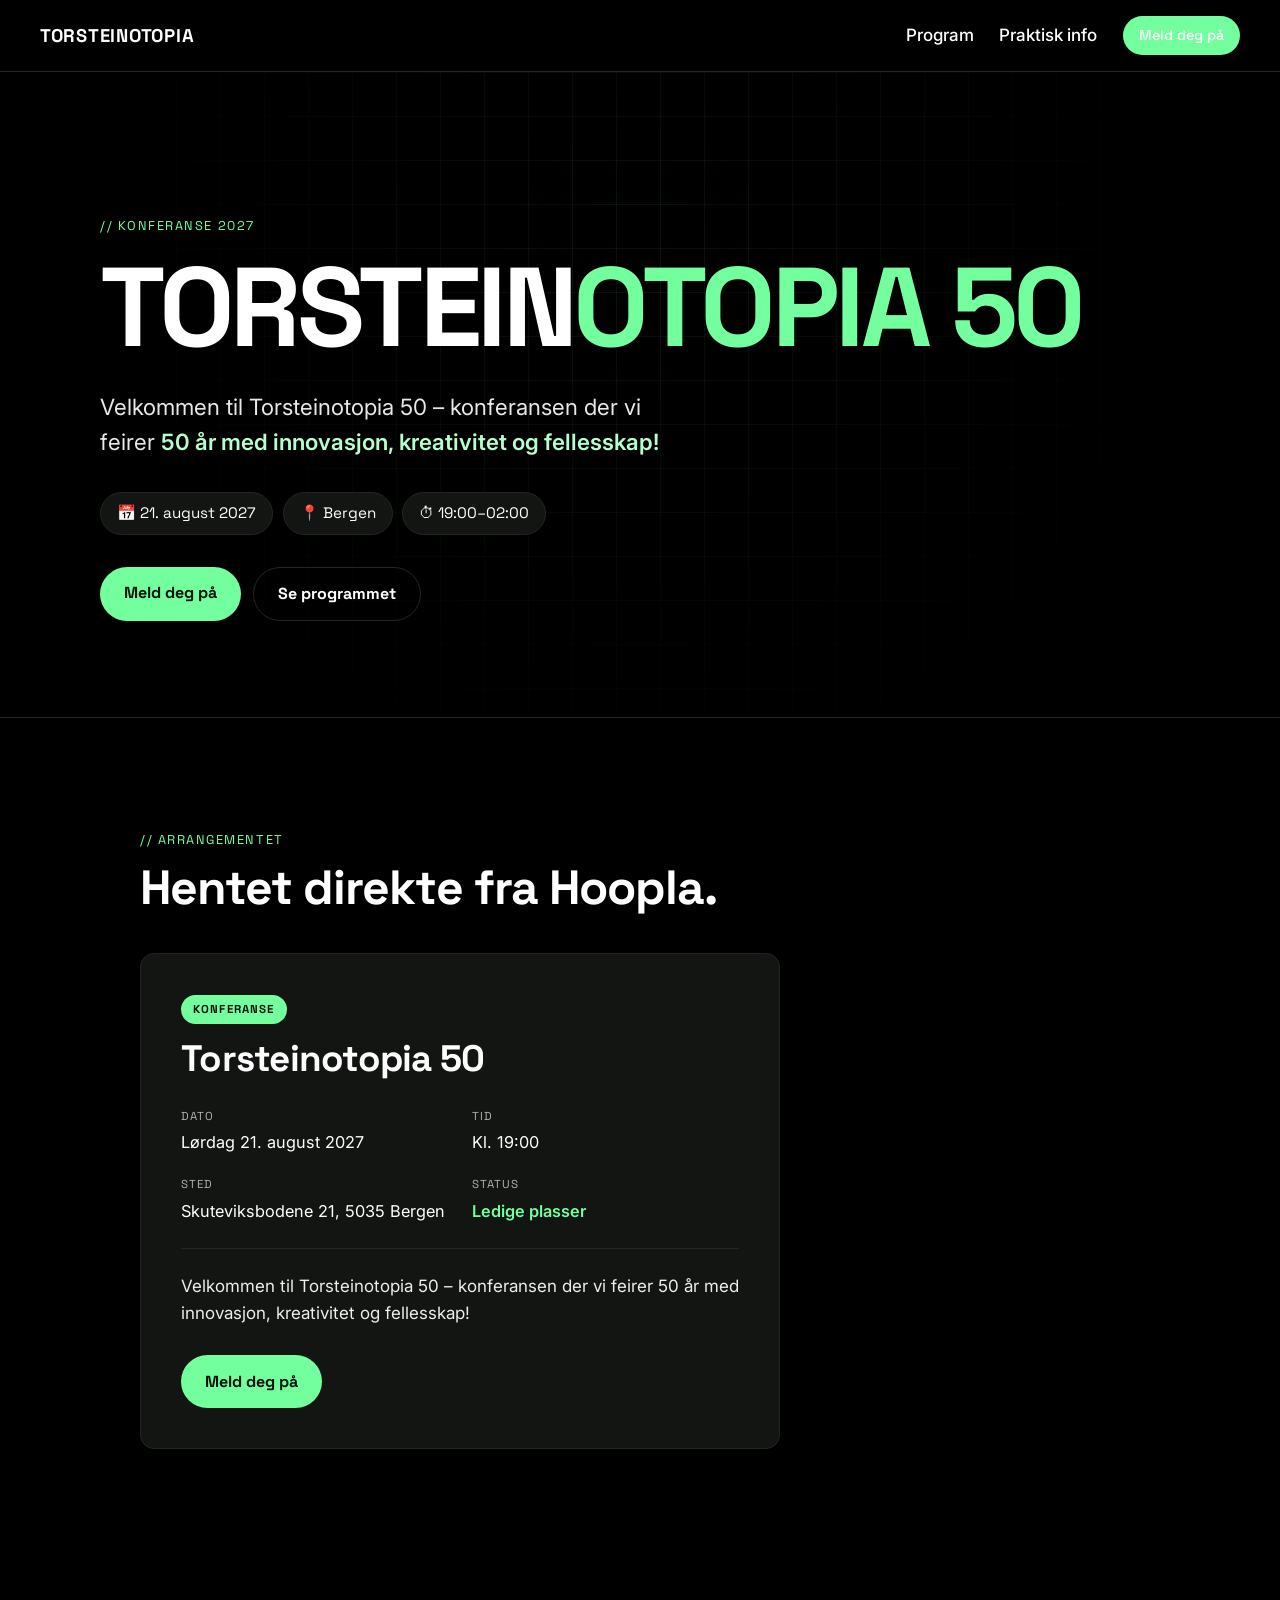
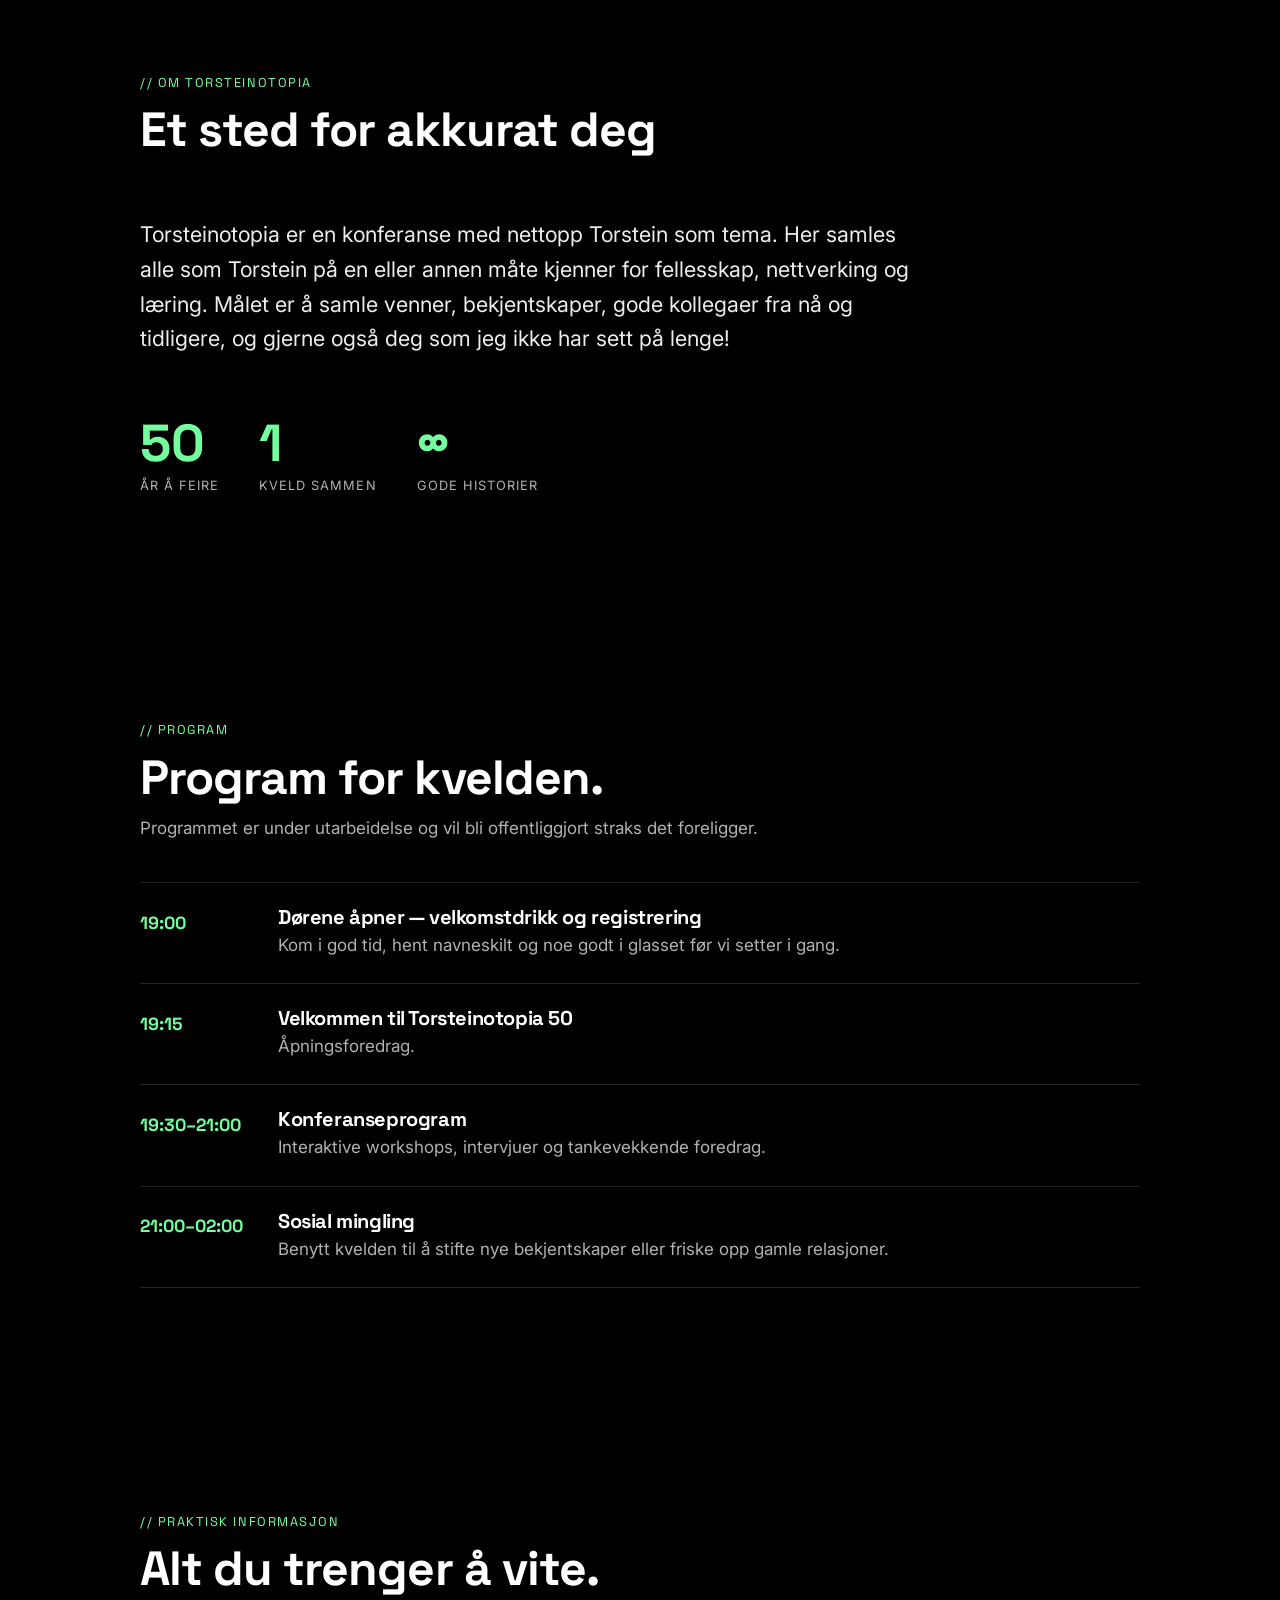
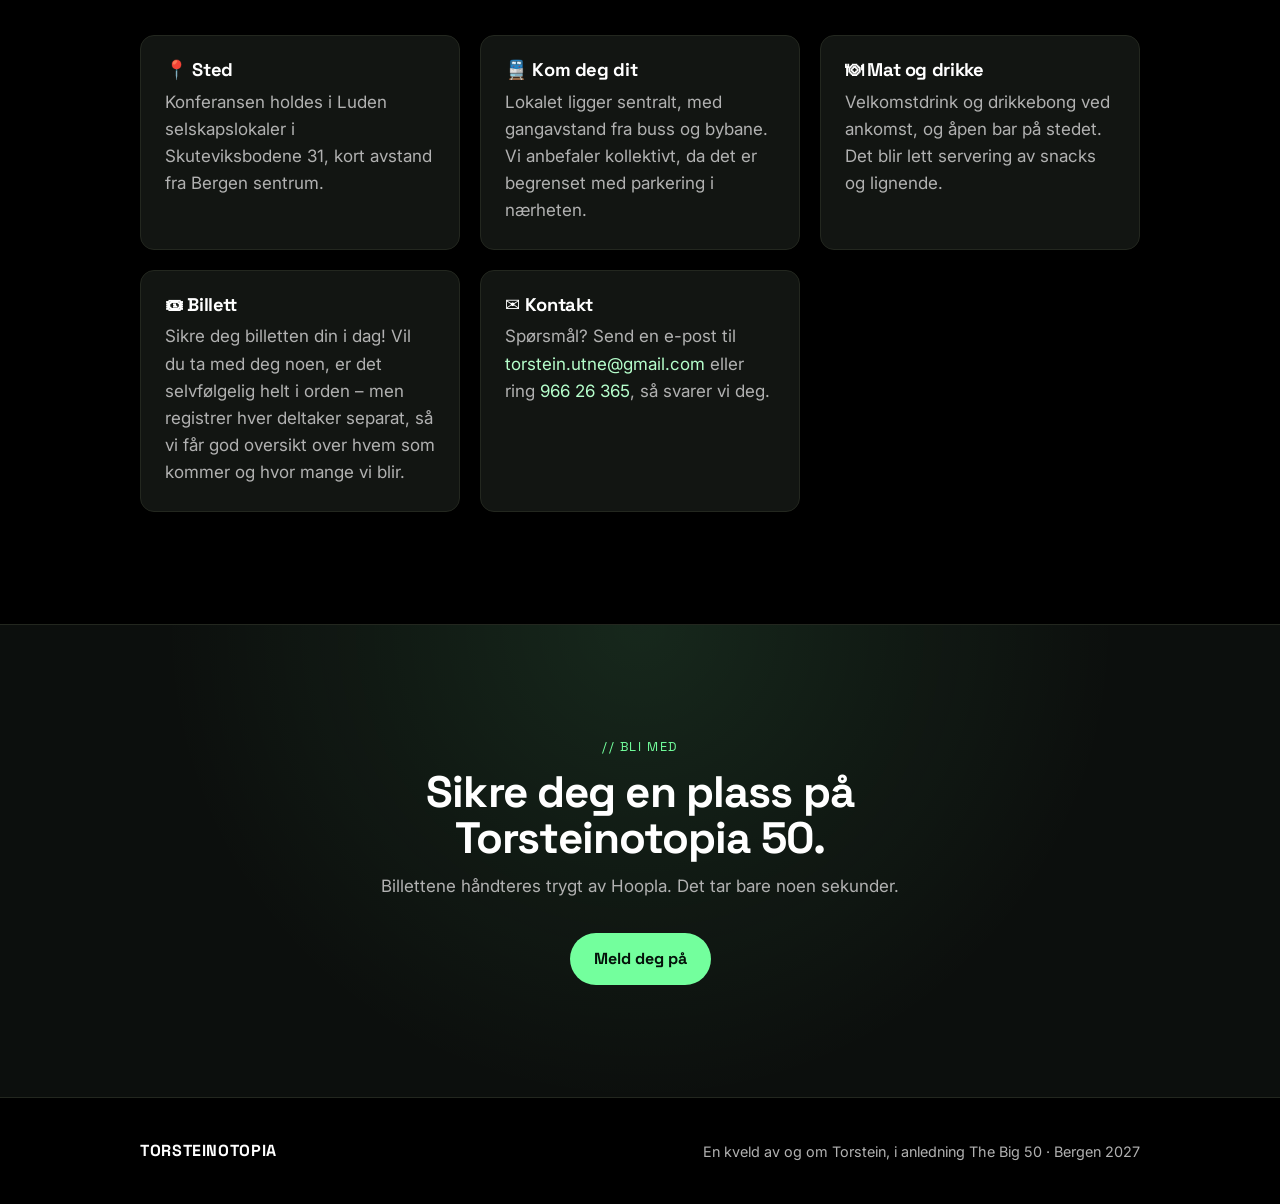
==== index.html @ b96b1ad0 "Bytt påmelding til Tixfox inline-widget Erstatt den blanke Hoopla-iframen med Tixfox sin offisielle " ====
<!doctype html>
<html lang="nb">
<head>
  <meta charset="utf-8" />
  <meta name="viewport" content="width=device-width, initial-scale=1" />
  <title>Torsteinotopia 50 — en kveld av og om Torstein</title>
  <meta name="description" content="Torsteinotopia 50 – kvelden der vi feirer 50 år med innovasjon, kreativitet og fellesskap. Bli med på feiringen i Bergen 21. august 2027." />
  <link rel="preconnect" href="https://fonts.googleapis.com" />
  <link rel="preconnect" href="https://fonts.gstatic.com" crossorigin />
  <link href="https://fonts.googleapis.com/css2?family=Space+Grotesk:wght@400;500;700&family=Inter:wght@400;500;600&display=swap" rel="stylesheet" />
  <link rel="stylesheet" href="styles.css?v=3" />
</head>
<body>
  <!-- Topplinje / navigasjon -->
  <header class="topbar">
    <a class="logo" href="#forside">TORSTEINOTOPIA</a>
    <nav class="nav">
      <a href="#program">Program</a>
      <a href="#praktisk">Praktisk info</a>
      <a class="btn btn--small" href="pamelding.html">Meld deg på</a>
    </nav>
  </header>

  <main>
    <!-- Forside / hero -->
    <section id="forside" class="hero">
      <div class="hero__grid" aria-hidden="true"></div>
      <div class="hero__inner">
        <p class="eyebrow">// Konferanse 2027</p>
        <h1 class="hero__title">TORSTEIN<span class="accent">OTOPIA&nbsp;50</span></h1>
        <p class="hero__tagline">
          Velkommen til Torsteinotopia 50 – konferansen der vi feirer
          <strong>50 år med innovasjon, kreativitet og fellesskap!</strong>
        </p>
        <div class="hero__meta">
          <span class="chip">📅 21. august 2027</span>
          <span class="chip">📍 Bergen</span>
          <span class="chip">⏱ 19:00–02:00</span>
        </div>
        <div class="hero__cta">
          <a class="btn" href="pamelding.html">Meld deg på</a>
          <a class="btn btn--ghost" href="#program">Se programmet</a>
        </div>
      </div>
    </section>

    <!-- Arrangementet (hentet live fra Hoopla) -->
    <section id="arrangementet" class="section">
      <div class="section__head">
        <p class="eyebrow">// Arrangementet</p>
        <h2>Hentet direkte fra Hoopla.</h2>
      </div>
      <article id="event-box" class="event-box">
        <span class="event-box__tag" data-ev="category">Konferanse</span>
        <h3 class="event-box__name" data-ev="name">Torsteinotopia 50</h3>
        <dl class="event-box__meta">
          <div><dt>Dato</dt><dd data-ev="date">Lørdag 21. august 2027</dd></div>
          <div><dt>Tid</dt><dd data-ev="time">Kl. 19:00</dd></div>
          <div><dt>Sted</dt><dd data-ev="location">Skuteviksbodene 21, 5035 Bergen</dd></div>
          <div><dt>Status</dt><dd class="event-box__avail" data-ev="availability">Ledige plasser</dd></div>
        </dl>
        <p class="event-box__desc" data-ev="description">Velkommen til Torsteinotopia 50 – konferansen der vi feirer 50 år med innovasjon, kreativitet og fellesskap!</p>
        <a class="btn" href="pamelding.html">Meld deg på</a>
      </article>
    </section>

    <!-- Om konferansen -->
    <section id="om" class="section">
      <div class="section__head">
        <p class="eyebrow">// Om Torsteinotopia</p>
        <h2>Et sted for akkurat deg</h2>
      </div>
      <div class="about">
        <p>
          Torsteinotopia er en konferanse med nettopp Torstein som tema. Her samles alle som
          Torstein på en eller annen måte kjenner for fellesskap, nettverking og læring. Målet
          er å samle venner, bekjentskaper, gode kollegaer fra nå og tidligere, og gjerne også
          deg som jeg ikke har sett på lenge!
        </p>
        <div class="stats">
          <div class="stat"><span class="stat__num">50</span><span class="stat__label">år å feire</span></div>
          <div class="stat"><span class="stat__num">1</span><span class="stat__label">kveld sammen</span></div>
          <div class="stat"><span class="stat__num">∞</span><span class="stat__label">gode historier</span></div>
        </div>
      </div>
    </section>

    <!-- Program -->
    <section id="program" class="section">
      <div class="section__head">
        <p class="eyebrow">// Program</p>
        <h2>Program for kvelden.</h2>
        <p class="section__sub">Programmet er under utarbeidelse og vil bli offentliggjort straks det foreligger.</p>
      </div>

      <ol class="program">
        <li class="prog">
          <span class="prog__time">19:00</span>
          <div class="prog__body">
            <h3>Dørene åpner — velkomstdrikk og registrering</h3>
            <p>Kom i god tid, hent navneskilt og noe godt i glasset før vi setter i gang.</p>
          </div>
        </li>
        <li class="prog">
          <span class="prog__time">19:15</span>
          <div class="prog__body">
            <h3>Velkommen til Torsteinotopia 50</h3>
            <p>Åpningsforedrag.</p>
          </div>
        </li>
        <li class="prog">
          <span class="prog__time">19:30–21:00</span>
          <div class="prog__body">
            <h3>Konferanseprogram</h3>
            <p>Interaktive workshops, intervjuer og tankevekkende foredrag.</p>
          </div>
        </li>
        <li class="prog">
          <span class="prog__time">21:00–02:00</span>
          <div class="prog__body">
            <h3>Sosial mingling</h3>
            <p>Benytt kvelden til å stifte nye bekjentskaper eller friske opp gamle relasjoner.</p>
          </div>
        </li>
      </ol>
    </section>

    <!-- Praktisk info -->
    <section id="praktisk" class="section">
      <div class="section__head">
        <p class="eyebrow">// Praktisk informasjon</p>
        <h2>Alt du trenger å vite.</h2>
      </div>

      <div class="cards">
        <article class="card">
          <h3>📍 Sted</h3>
          <p>Konferansen holdes i Luden selskapslokaler i Skuteviksbodene 31, kort avstand fra Bergen sentrum.</p>
        </article>
        <article class="card">
          <h3>🚆 Kom deg dit</h3>
          <p>Lokalet ligger sentralt, med gangavstand fra buss og bybane. Vi anbefaler kollektivt, da det er begrenset med parkering i nærheten.</p>
        </article>
        <article class="card">
          <h3>🍽 Mat og drikke</h3>
          <p>Velkomstdrink og drikkebong ved ankomst, og åpen bar på stedet. Det blir lett servering av snacks og lignende.</p>
        </article>
        <article class="card">
          <h3>🎟 Billett</h3>
          <p>Sikre deg billetten din i dag! Vil du ta med deg noen, er det selvfølgelig helt i orden – men registrer hver deltaker separat, så vi får god oversikt over hvem som kommer og hvor mange vi blir.</p>
        </article>
        <article class="card">
          <h3>✉️ Kontakt</h3>
          <p>Spørsmål? Send en e-post til <a href="mailto:torstein.utne@gmail.com">torstein.utne@gmail.com</a> eller ring <a href="tel:+4796626365">966 26 365</a>, så svarer vi deg.</p>
        </article>
      </div>
    </section>

    <!-- Påmelding -->
    <section id="pamelding" class="section signup">
      <div class="signup__inner">
        <p class="eyebrow">// Bli med</p>
        <h2>Sikre deg en plass på Torsteinotopia 50.</h2>
        <p class="section__sub">Billettene håndteres trygt av Hoopla. Det tar bare noen sekunder.</p>
        <div class="signup__cta">
          <a class="btn" href="pamelding.html">Meld deg på</a>
        </div>
      </div>
    </section>
  </main>

  <footer class="footer">
    <span class="logo logo--small">TORSTEINOTOPIA</span>
    <p>En kveld av og om Torstein, i anledning The Big 50 · Bergen 2027</p>
  </footer>

  <!-- Henter eventinfo live fra Hoopla sitt åpne lese-API. Feiler kallet, beholdes innbakt tekst. -->
  <script>
    (async function () {
      const EP = "https://api.hoopla.no/api/public/v3.0/organizations/torsteinotopia/events/1004404757";
      const box = document.getElementById("event-box");
      if (!box) return;
      const set = (sel, val) => { const el = box.querySelector(sel); if (el && val) el.textContent = val; };
      try {
        const res = await fetch(EP, { headers: { Accept: "application/json" } });
        if (!res.ok) return;
        const ev = (await res.json()).event;
        if (!ev) return;

        set('[data-ev="name"]', ev.name);

        const catMap = { CONFERENCE: "Konferanse", CONCERT: "Konsert", FESTIVAL: "Festival", PARTY: "Fest", SHOW: "Show", COURSE: "Kurs", SEMINAR: "Seminar", OTHER: "Arrangement" };
        set('[data-ev="category"]', catMap[ev.data && ev.data.category] || "Arrangement");

        if (ev.start) {
          const d = new Date(ev.start);
          const datoFmt = new Intl.DateTimeFormat("nb-NO", { weekday: "long", day: "numeric", month: "long", year: "numeric", timeZone: "Europe/Oslo" });
          const tidFmt = new Intl.DateTimeFormat("nb-NO", { hour: "2-digit", minute: "2-digit", timeZone: "Europe/Oslo" });
          let dato = datoFmt.format(d);
          dato = dato.charAt(0).toUpperCase() + dato.slice(1);
          set('[data-ev="date"]', dato);
          set('[data-ev="time"]', "Kl. " + tidFmt.format(d));
        }

        const loc = ev.data && ev.data.location;
        if (loc) {
          const parts = [loc.street_address, [loc.postal_code, loc.postal_area].filter(Boolean).join(" ")].filter(Boolean);
          if (parts.length) set('[data-ev="location"]', parts.join(", "));
        }

        const availMap = { MANY_LEFT: "Ledige plasser", SOME_LEFT: "Få plasser igjen", FEW_LEFT: "Få plasser igjen", SOLD_OUT: "Utsolgt", NONE_LEFT: "Utsolgt" };
        set('[data-ev="availability"]', availMap[ev.data && ev.data.availability] || "Billetter tilgjengelig");

        if (ev.description) {
          let txt = ev.description.replace(/[#*_`>]/g, "").replace(/\s+/g, " ").trim();
          txt = txt.replace(/^Torsteinotopia 50\s*/i, "").trim();
          const sentence = txt.match(/^[\s\S]{60,}?[.!?](\s|$)/);
          if (sentence) {
            txt = sentence[0].trim();
          } else if (txt.length > 210) {
            txt = txt.slice(0, 200);
            txt = txt.slice(0, txt.lastIndexOf(" ")).trim() + "…";
          }
          set('[data-ev="description"]', txt);
        }
      } catch (e) {
        /* Nettverks-/API-feil: behold den innbakte teksten. */
      }
    })();
  </script>
</body>
</html>
---- styles.css ----
/* Torsteinotopia — stilark
   Inspirert av Volum: svart bakgrunn, klargrønn aksent, techy typografi. */

:root {
  --bg: #000000;
  --bg-soft: #0c0f0d;
  --surface: #121512;
  --border: #23271f;
  --text: #ffffff;
  --muted: #b1b1b1;
  --accent: #73ff9d;        /* primær aksent – klargrønn */
  --accent-soft: #b6ffcc;   /* lys grønn */
  --orange: #ffb280;    /* sekundær */
  --red: #ff4444;
  --maxw: 1080px;
  --radius: 14px;
}

* { box-sizing: border-box; }

html { scroll-behavior: smooth; }

body {
  margin: 0;
  background: var(--bg);
  color: var(--text);
  font-family: "Inter", system-ui, sans-serif;
  font-size: 17px;
  line-height: 1.6;
  overflow-x: hidden;
  -webkit-font-smoothing: antialiased;
}

a { color: var(--accent-soft); text-decoration: none; }
a:hover { text-decoration: underline; }

h1, h2, h3 {
  font-family: "Space Grotesk", system-ui, sans-serif;
  font-weight: 700;
  letter-spacing: -0.02em;
  line-height: 1.05;
  margin: 0;
}

.accent { color: var(--accent); }

.eyebrow {
  font-family: "Space Grotesk", monospace;
  color: var(--accent);
  text-transform: uppercase;
  letter-spacing: 0.12em;
  font-size: 0.8rem;
  margin: 0 0 0.75rem;
}

/* ---------- Knapper ---------- */
.btn {
  display: inline-block;
  background: var(--accent);
  color: #04120a;
  font-family: "Space Grotesk", sans-serif;
  font-weight: 700;
  padding: 0.85rem 1.5rem;
  border-radius: 999px;
  border: none;
  cursor: pointer;
  font-size: 1rem;
  transition: transform 0.15s ease, box-shadow 0.15s ease;
}
.btn:hover {
  text-decoration: none;
  transform: translateY(-2px);
  box-shadow: 0 8px 24px rgba(115, 255, 157, 0.25);
}
.btn--ghost {
  background: transparent;
  color: var(--text);
  border: 1px solid var(--border);
}
.btn--ghost:hover { border-color: var(--accent); box-shadow: none; }
.btn--small { padding: 0.5rem 1rem; font-size: 0.9rem; }

/* ---------- Topplinje ---------- */
.topbar {
  position: sticky;
  top: 0;
  z-index: 50;
  display: flex;
  align-items: center;
  justify-content: space-between;
  padding: 1rem clamp(1rem, 4vw, 2.5rem);
  background: rgba(0, 0, 0, 0.75);
  backdrop-filter: blur(10px);
  border-bottom: 1px solid var(--border);
}
.logo {
  font-family: "Space Grotesk", sans-serif;
  font-weight: 700;
  letter-spacing: 0.04em;
  font-size: 1.15rem;
  color: var(--text);
}
.logo:hover { text-decoration: none; color: var(--accent); }
.logo--small { font-size: 1rem; }
.nav { display: flex; align-items: center; gap: clamp(0.75rem, 2vw, 1.75rem); }
.nav > a { color: var(--text); font-weight: 500; }
.nav > a:hover { color: var(--accent); text-decoration: none; }

/* ---------- Seksjoner ---------- */
.section {
  max-width: var(--maxw);
  margin: 0 auto;
  padding: clamp(3.5rem, 9vw, 7rem) clamp(1rem, 4vw, 2.5rem);
}
.section__head { margin-bottom: 2.5rem; }
.section__head h2 { font-size: clamp(1.9rem, 5vw, 3rem); }
.section__sub { color: var(--muted); margin-top: 0.75rem; }

/* ---------- Hero ---------- */
.hero {
  position: relative;
  overflow: hidden;
  padding: clamp(4rem, 12vw, 9rem) clamp(1rem, 4vw, 2.5rem) clamp(3rem, 8vw, 6rem);
  border-bottom: 1px solid var(--border);
}
.hero__grid {
  position: absolute;
  inset: 0;
  background-image:
    linear-gradient(rgba(115, 255, 157, 0.07) 1px, transparent 1px),
    linear-gradient(90deg, rgba(115, 255, 157, 0.07) 1px, transparent 1px);
  background-size: 44px 44px;
  mask-image: radial-gradient(circle at 50% 30%, #000 0%, transparent 70%);
  -webkit-mask-image: radial-gradient(circle at 50% 30%, #000 0%, transparent 70%);
}
.hero__inner { position: relative; max-width: var(--maxw); margin: 0 auto; }
.hero__title {
  font-size: clamp(2.3rem, 10vw, 7rem);
  letter-spacing: -0.04em;
  margin: 0.25rem 0 1.25rem;
}
.hero__tagline {
  max-width: 42ch;
  font-size: clamp(1.05rem, 2.5vw, 1.4rem);
  color: #e8e8e8;
}
.hero__tagline strong { color: var(--accent-soft); font-weight: 600; }
.hero__meta { display: flex; flex-wrap: wrap; gap: 0.6rem; margin: 2rem 0; }
.chip {
  border: 1px solid var(--border);
  background: var(--surface);
  border-radius: 999px;
  padding: 0.5rem 1rem;
  font-size: 0.95rem;
  font-family: "Space Grotesk", sans-serif;
}
.hero__cta { display: flex; flex-wrap: wrap; gap: 0.75rem; }

/* ---------- Om ---------- */
.about { display: grid; gap: 2.5rem; }
.about p { font-size: clamp(1.1rem, 2.5vw, 1.35rem); max-width: 60ch; color: #ededed; }
.stats { display: flex; flex-wrap: wrap; gap: 2.5rem; }
.stat { display: flex; flex-direction: column; }
.stat__num {
  font-family: "Space Grotesk", sans-serif;
  font-weight: 700;
  font-size: clamp(2.2rem, 6vw, 3.25rem);
  color: var(--accent);
  line-height: 1;
}
.stat__label { color: var(--muted); text-transform: uppercase; letter-spacing: 0.08em; font-size: 0.8rem; margin-top: 0.4rem; }

/* ---------- Arrangement-boks (live fra Hoopla) ---------- */
.event-box {
  background: var(--surface);
  border: 1px solid var(--border);
  border-radius: var(--radius);
  padding: clamp(1.5rem, 4vw, 2.5rem);
  max-width: 640px;
}
.event-box__tag {
  display: inline-block;
  font-family: "Space Grotesk", sans-serif;
  font-weight: 700;
  font-size: 0.72rem;
  letter-spacing: 0.1em;
  text-transform: uppercase;
  color: #04120a;
  background: var(--accent);
  padding: 0.35rem 0.75rem;
  border-radius: 999px;
}
.event-box__name { font-size: clamp(1.6rem, 4vw, 2.3rem); margin: 1rem 0 1.75rem; }
.event-box__meta {
  display: grid;
  grid-template-columns: 1fr 1fr;
  gap: 1.25rem 1.5rem;
  margin: 0 0 1.5rem;
}
.event-box__meta dt {
  font-family: "Space Grotesk", sans-serif;
  text-transform: uppercase;
  letter-spacing: 0.08em;
  font-size: 0.72rem;
  color: var(--muted);
  margin-bottom: 0.25rem;
}
.event-box__meta dd { margin: 0; font-size: 1.02rem; }
.event-box__avail { color: var(--accent); font-weight: 600; }
.event-box__desc {
  color: #ededed;
  border-top: 1px solid var(--border);
  padding-top: 1.5rem;
  margin: 0 0 1.75rem;
}
@media (max-width: 480px) { .event-box__meta { grid-template-columns: 1fr; } }

/* ---------- Program ---------- */
.program { list-style: none; margin: 0; padding: 0; }
.prog {
  display: grid;
  grid-template-columns: 118px 1fr;
  gap: 1.25rem;
  padding: 1.5rem 0;
  border-top: 1px solid var(--border);
}
.prog:last-child { border-bottom: 1px solid var(--border); }
.prog__time {
  font-family: "Space Grotesk", sans-serif;
  font-weight: 700;
  color: var(--accent);
  font-size: 1.1rem;
  padding-top: 0.1rem;
}
.prog__body h3 { font-size: 1.25rem; margin-bottom: 0.25rem; }
.prog__body p { margin: 0; color: var(--muted); }
.prog__speaker { color: var(--orange) !important; font-weight: 500; }
.prog--break .prog__time { color: var(--muted); }
.prog--break .prog__body h3 { color: var(--muted); font-weight: 500; }

/* ---------- Kort / praktisk ---------- */
.cards {
  display: grid;
  grid-template-columns: repeat(auto-fill, minmax(260px, 1fr));
  gap: 1.25rem;
}
.card {
  background: var(--surface);
  border: 1px solid var(--border);
  border-radius: var(--radius);
  padding: 1.5rem;
  transition: border-color 0.15s ease, transform 0.15s ease;
}
.card:hover { border-color: var(--accent); transform: translateY(-3px); }
.card h3 { font-size: 1.15rem; margin-bottom: 0.6rem; }
.card p { margin: 0; color: var(--muted); }

/* ---------- Påmelding ---------- */
.signup {
  background:
    radial-gradient(circle at 50% 0%, rgba(115, 255, 157, 0.1), transparent 60%),
    var(--bg-soft);
  border-top: 1px solid var(--border);
  border-bottom: 1px solid var(--border);
  max-width: none;
  text-align: center;
}
.signup__inner { max-width: 640px; margin: 0 auto; }
.signup__inner h2 { font-size: clamp(1.8rem, 5vw, 2.75rem); }
.signup__form {
  display: flex;
  flex-wrap: wrap;
  gap: 0.75rem;
  justify-content: center;
  margin-top: 2rem;
}
.signup__form input {
  flex: 1 1 260px;
  background: #000;
  border: 1px solid var(--border);
  border-radius: 999px;
  padding: 0.85rem 1.25rem;
  color: var(--text);
  font-size: 1rem;
  font-family: inherit;
}
.signup__form input:focus { outline: none; border-color: var(--accent); }
.signup__cta { margin-top: 2rem; }

/* ---------- Billetter / påmelding ---------- */
.tickets { min-height: 60vh; }
.btn--block { display: block; width: 100%; text-align: center; }
.ticketbox {
  max-width: 720px;
  border: 1px solid var(--border);
  border-radius: var(--radius);
  overflow: hidden;
}
.tickets__fallback { color: var(--muted); margin-top: 1.25rem; }
.ticketcard {
  background: var(--surface);
  border: 1px solid var(--border);
  border-radius: var(--radius);
  padding: clamp(1.5rem, 4vw, 2.25rem);
  max-width: 560px;
}
.ticketcard__meta { display: flex; flex-wrap: wrap; gap: 0.6rem; margin-bottom: 1.75rem; }
.ticketcard__row {
  display: flex;
  align-items: flex-start;
  justify-content: space-between;
  gap: 1.25rem;
  padding-bottom: 1.5rem;
  margin-bottom: 1.5rem;
  border-bottom: 1px solid var(--border);
}
.ticketcard__name { font-size: 1.2rem; margin-bottom: 0.35rem; }
.ticketcard__desc { margin: 0; color: var(--muted); font-size: 0.97rem; }
.ticketcard__price {
  font-family: "Space Grotesk", sans-serif;
  font-weight: 700;
  color: var(--accent);
  font-size: 1.2rem;
  white-space: nowrap;
}
.ticketcard__note { margin: 0.9rem 0 0; color: var(--muted); font-size: 0.85rem; text-align: center; }

/* ---------- Footer ---------- */
.footer {
  max-width: var(--maxw);
  margin: 0 auto;
  padding: 2.5rem clamp(1rem, 4vw, 2.5rem);
  display: flex;
  flex-wrap: wrap;
  align-items: center;
  justify-content: space-between;
  gap: 1rem;
}
.footer p { color: var(--muted); margin: 0; font-size: 0.9rem; }

/* ---------- Mobil ---------- */
@media (max-width: 560px) {
  .nav > a:not(.btn) { display: none; }
  .prog { grid-template-columns: 96px 1fr; gap: 0.9rem; }
}
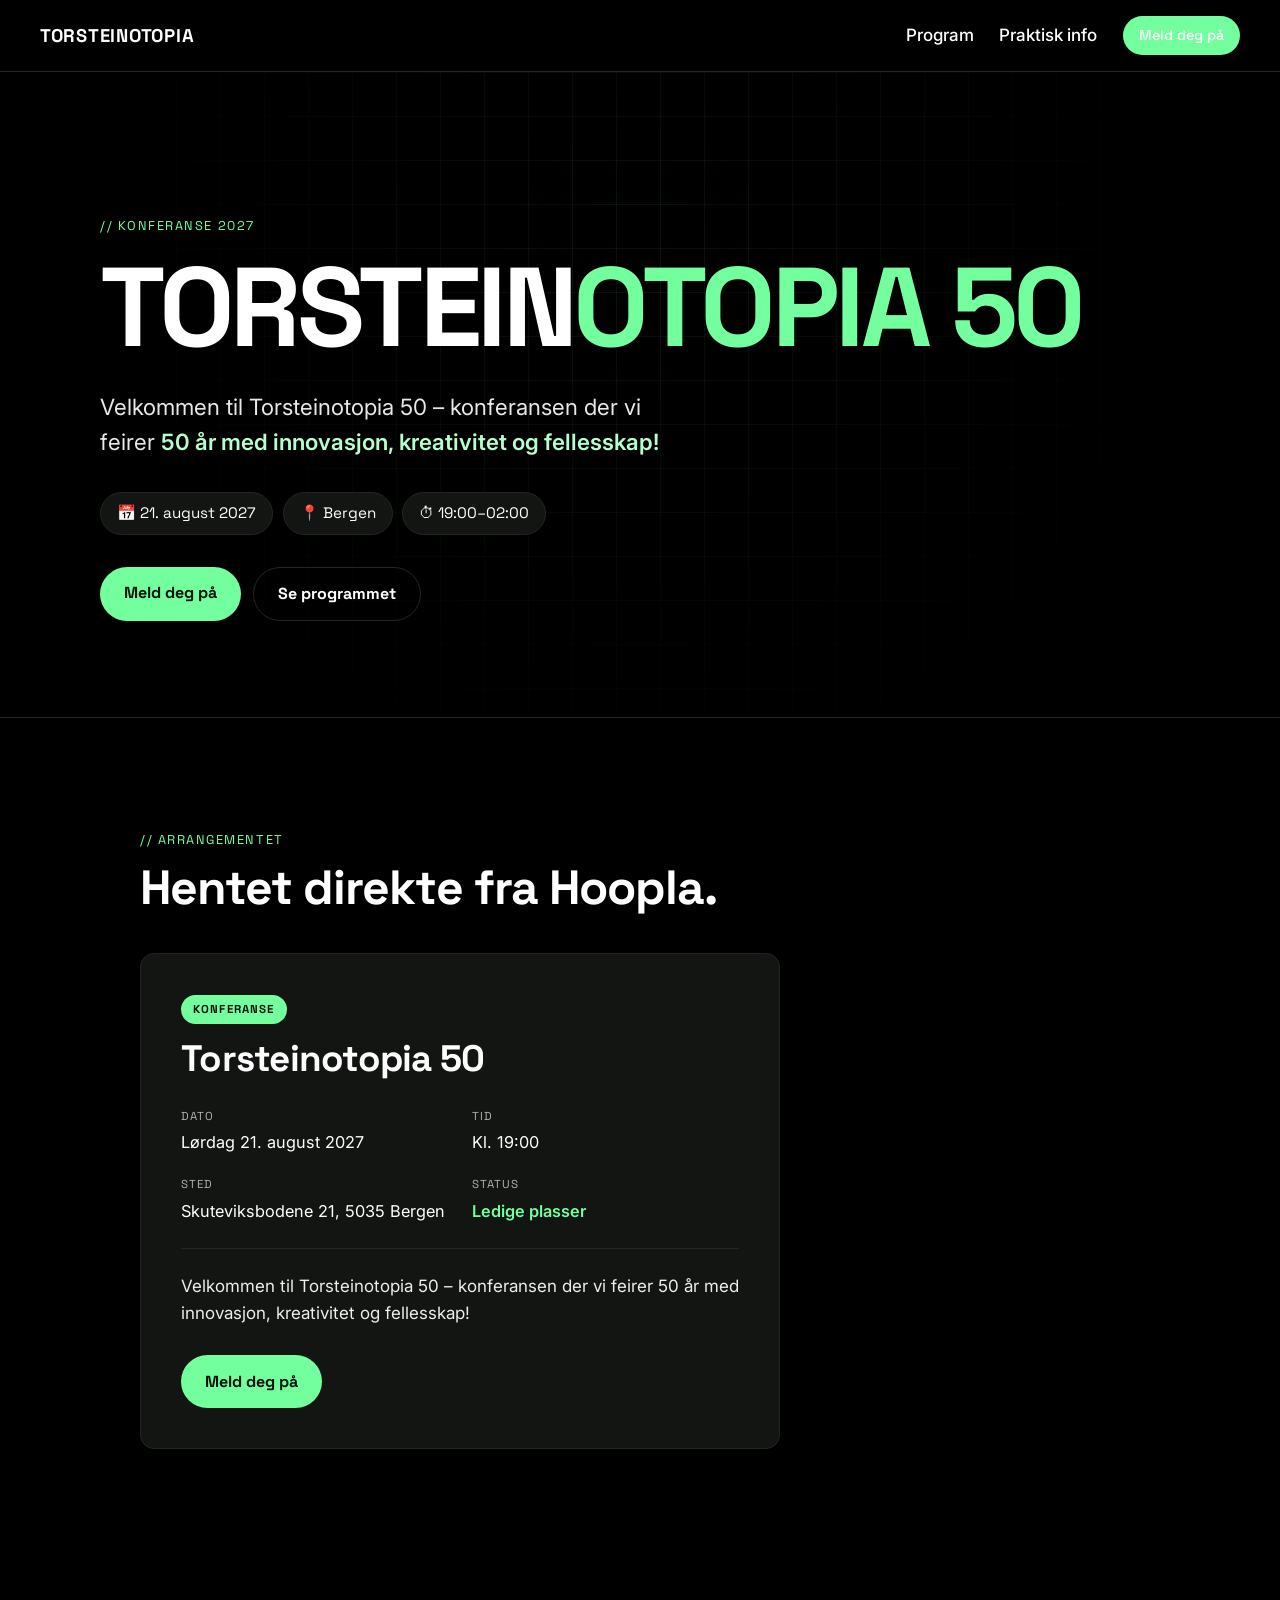
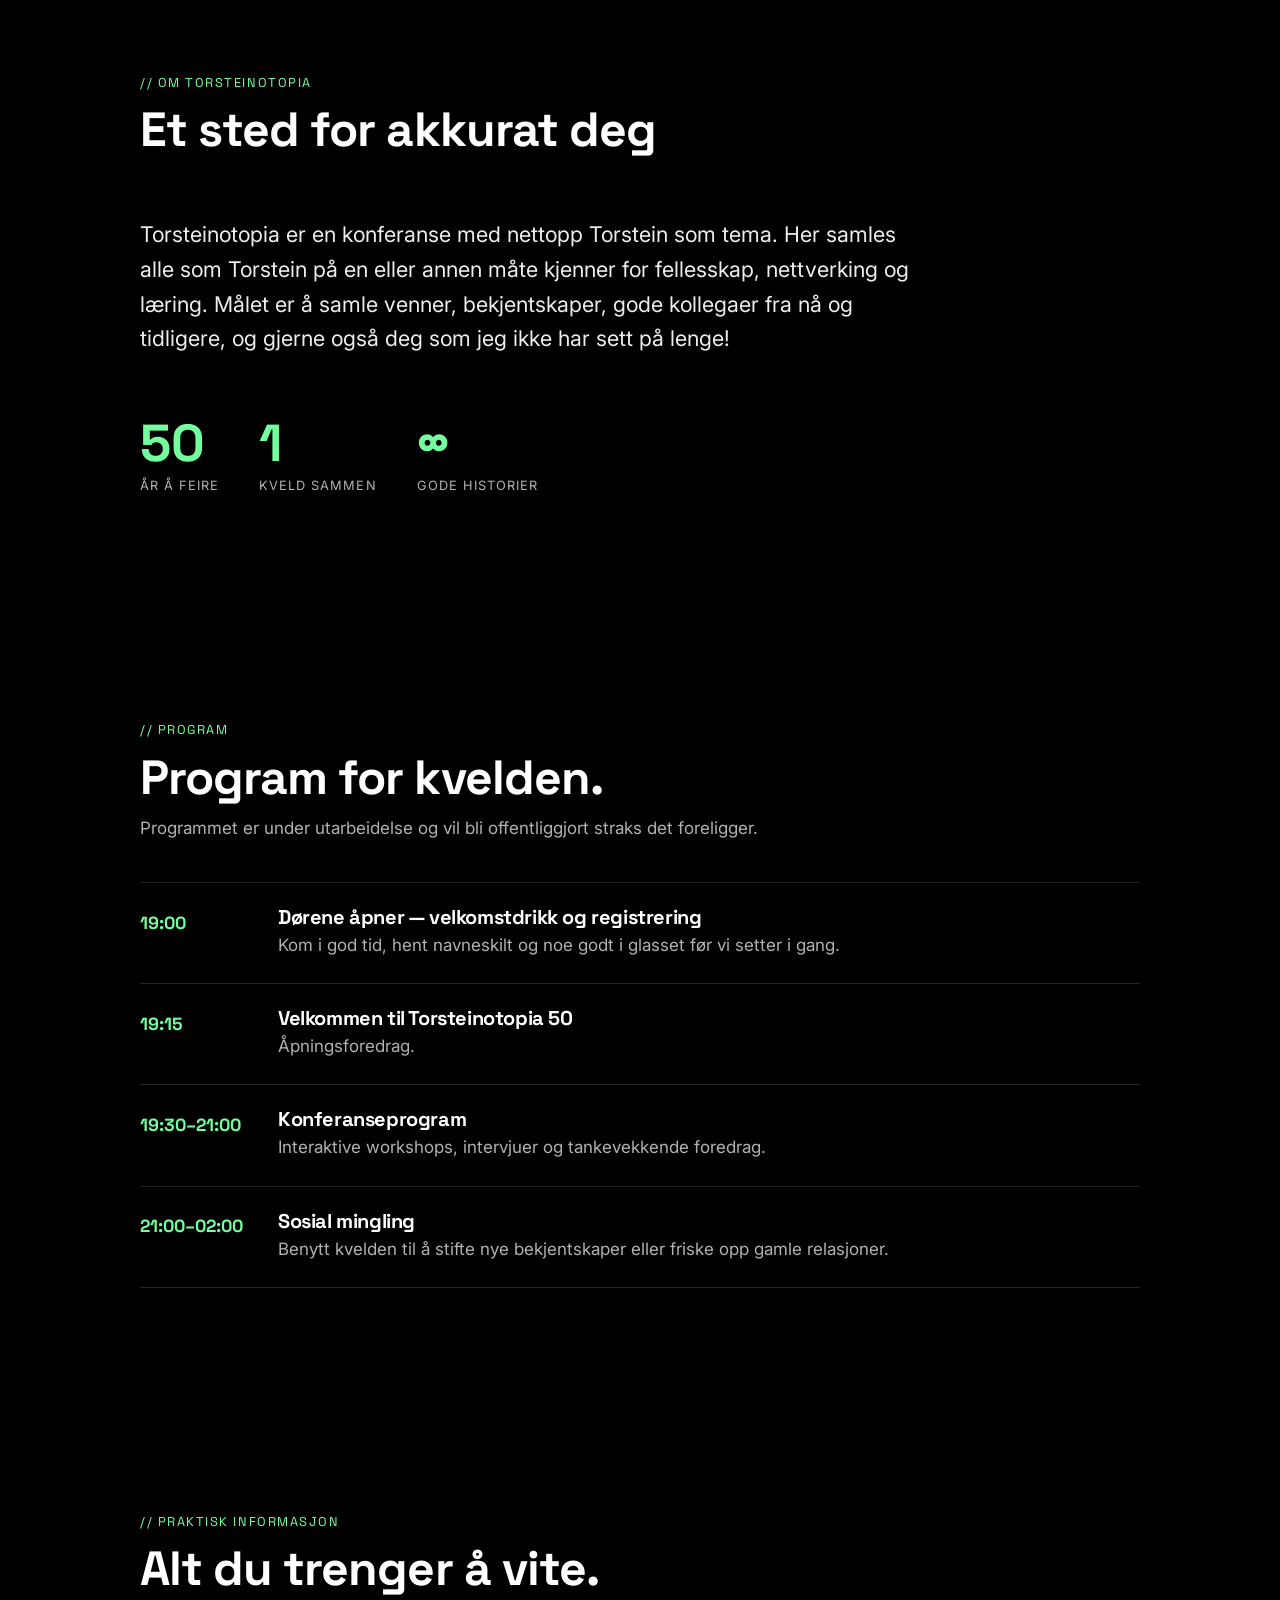
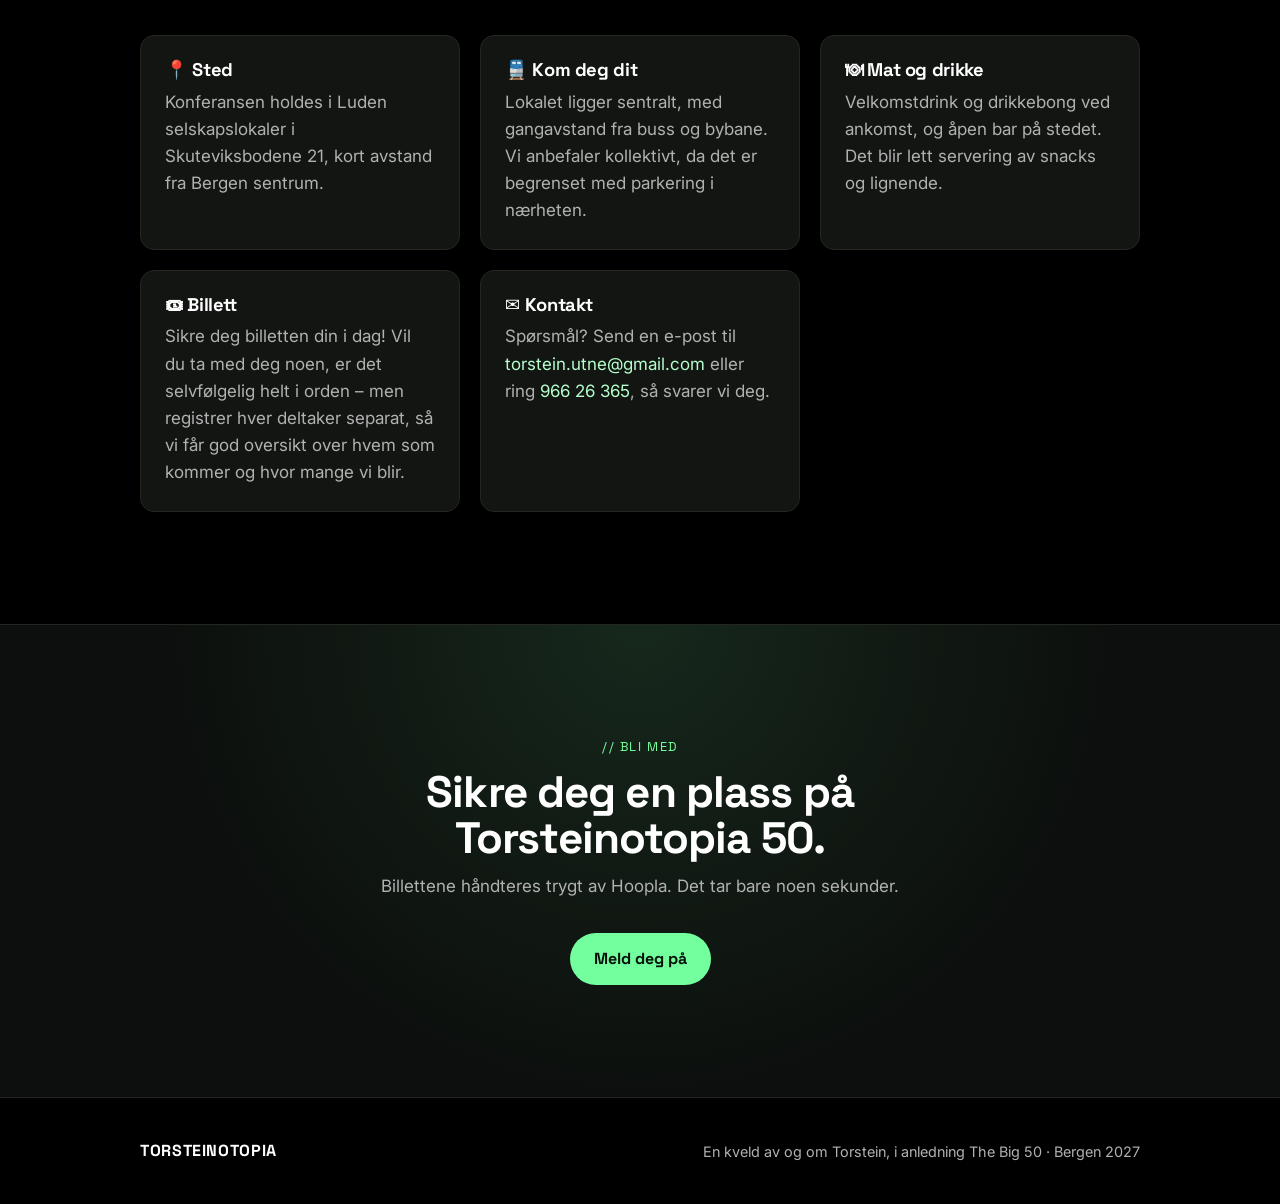
==== commit d80db318: "Rett adressen til Skuteviksbodene 21 Co-Authored-By: Claude Opus 4.8 <noreply@anthropic.com>" ====
--- a/index.html
+++ b/index.html
@@ -135,7 +135,7 @@
       <div class="cards">
         <article class="card">
           <h3>📍 Sted</h3>
-          <p>Konferansen holdes i Luden selskapslokaler i Skuteviksbodene 31, kort avstand fra Bergen sentrum.</p>
+          <p>Konferansen holdes i Luden selskapslokaler i Skuteviksbodene 21, kort avstand fra Bergen sentrum.</p>
         </article>
         <article class="card">
           <h3>🚆 Kom deg dit</h3>
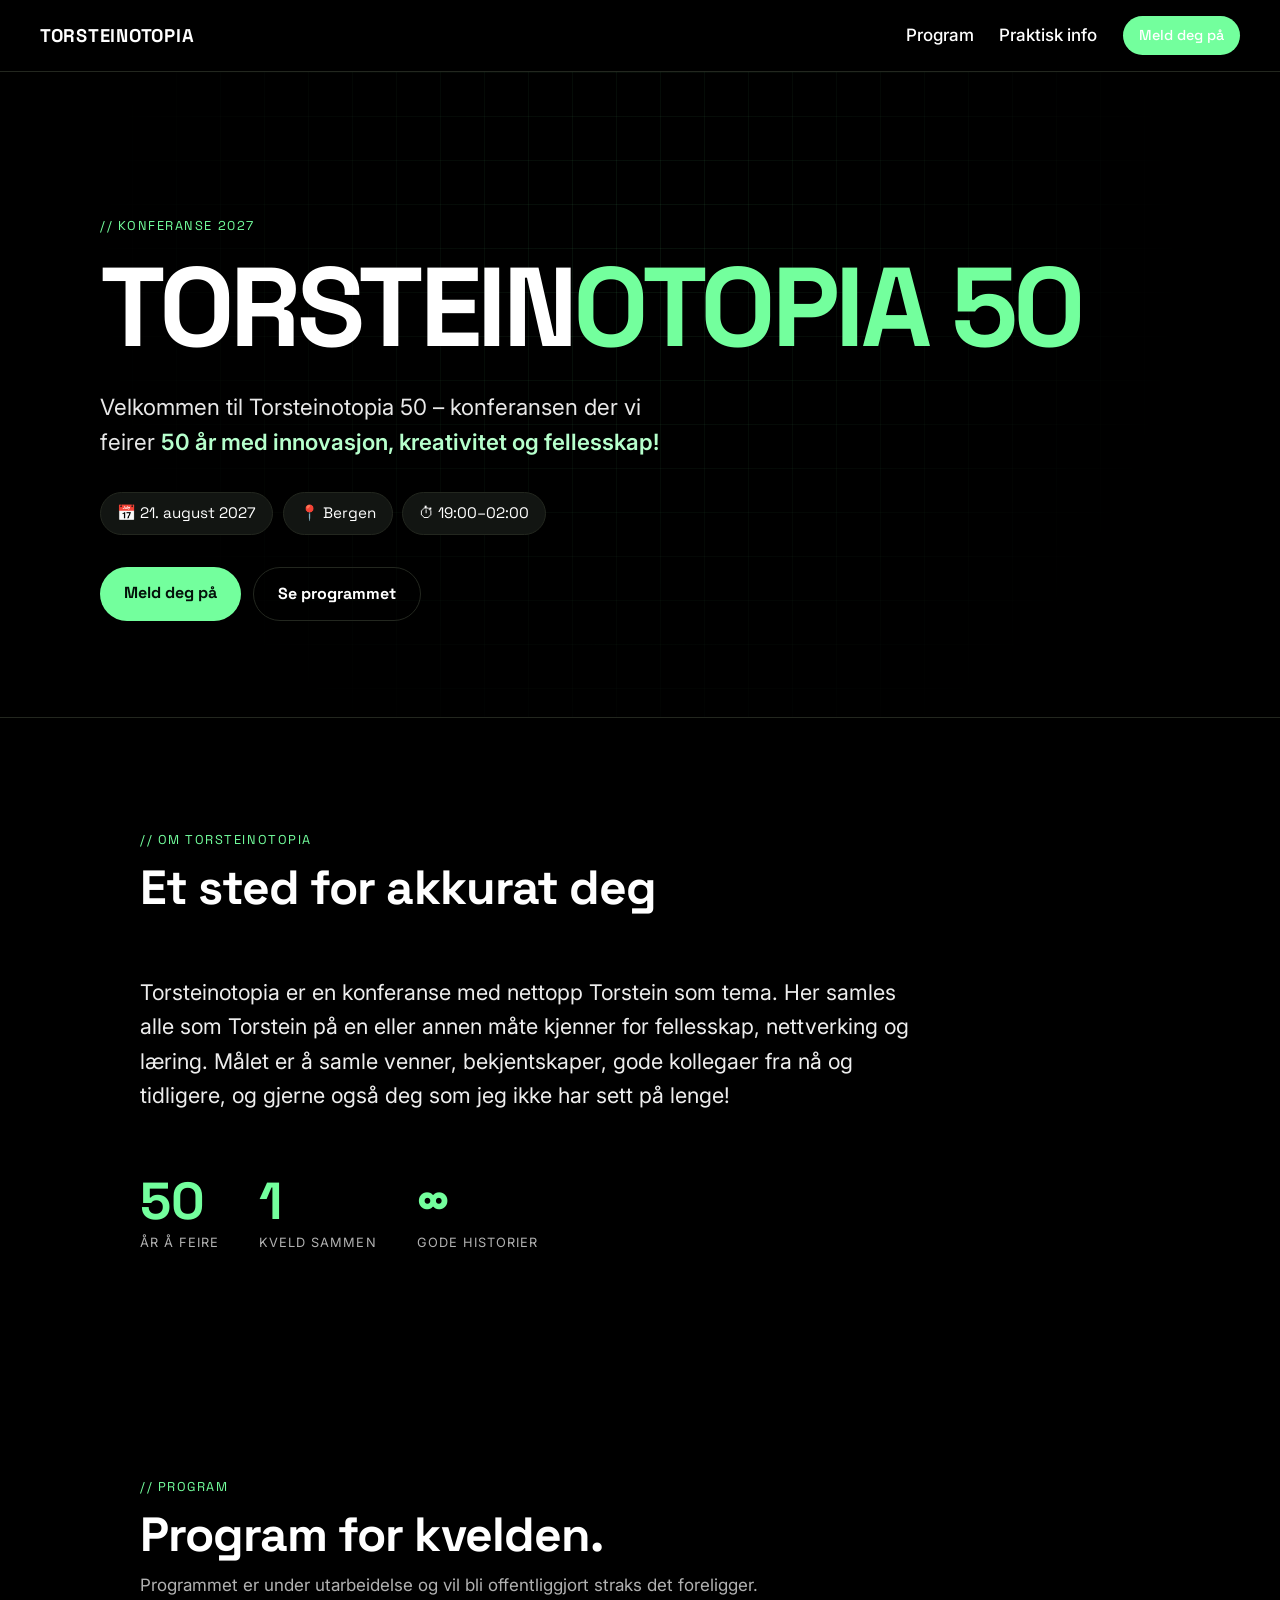
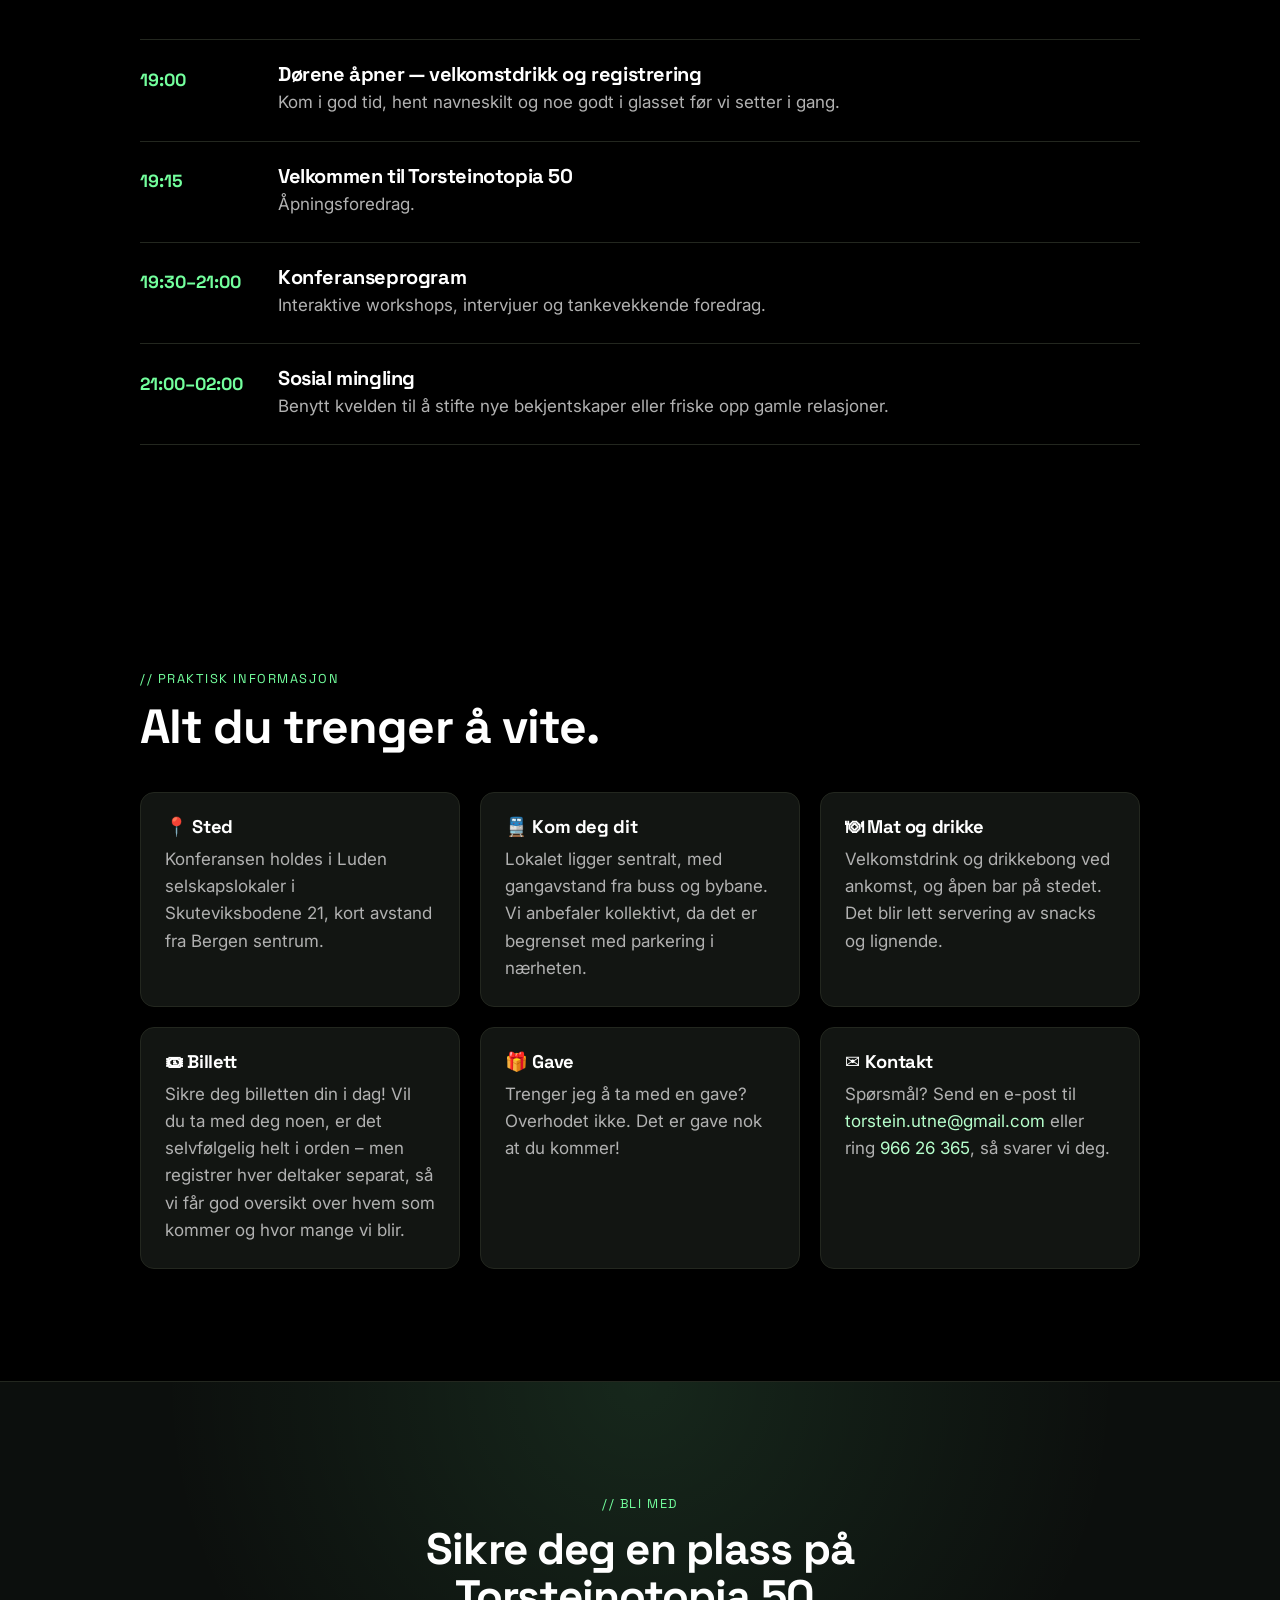
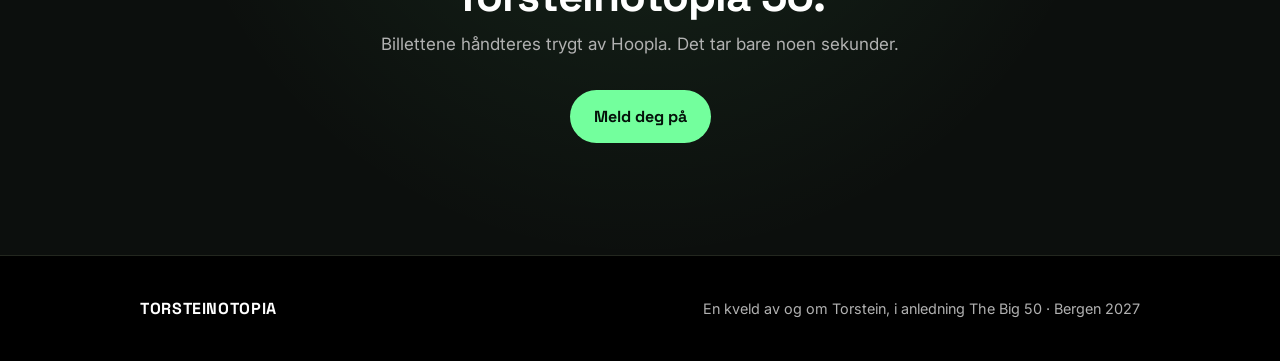
==== commit a6059892: "Fjern Hoopla-boks, legg til gave-kort, tett Tixfox-høyde og CNAME - Fjernet «Arrangementet»-boksen o" ====
--- a/index.html
+++ b/index.html
@@ -42,26 +42,6 @@
           <a class="btn btn--ghost" href="#program">Se programmet</a>
         </div>
       </div>
-    </section>
-
-    <!-- Arrangementet (hentet live fra Hoopla) -->
-    <section id="arrangementet" class="section">
-      <div class="section__head">
-        <p class="eyebrow">// Arrangementet</p>
-        <h2>Hentet direkte fra Hoopla.</h2>
-      </div>
-      <article id="event-box" class="event-box">
-        <span class="event-box__tag" data-ev="category">Konferanse</span>
-        <h3 class="event-box__name" data-ev="name">Torsteinotopia 50</h3>
-        <dl class="event-box__meta">
-          <div><dt>Dato</dt><dd data-ev="date">Lørdag 21. august 2027</dd></div>
-          <div><dt>Tid</dt><dd data-ev="time">Kl. 19:00</dd></div>
-          <div><dt>Sted</dt><dd data-ev="location">Skuteviksbodene 21, 5035 Bergen</dd></div>
-          <div><dt>Status</dt><dd class="event-box__avail" data-ev="availability">Ledige plasser</dd></div>
-        </dl>
-        <p class="event-box__desc" data-ev="description">Velkommen til Torsteinotopia 50 – konferansen der vi feirer 50 år med innovasjon, kreativitet og fellesskap!</p>
-        <a class="btn" href="pamelding.html">Meld deg på</a>
-      </article>
     </section>
 
     <!-- Om konferansen -->
@@ -150,6 +130,10 @@
           <p>Sikre deg billetten din i dag! Vil du ta med deg noen, er det selvfølgelig helt i orden – men registrer hver deltaker separat, så vi får god oversikt over hvem som kommer og hvor mange vi blir.</p>
         </article>
         <article class="card">
+          <h3>🎁 Gave</h3>
+          <p>Trenger jeg å ta med en gave? Overhodet ikke. Det er gave nok at du kommer!</p>
+        </article>
+        <article class="card">
           <h3>✉️ Kontakt</h3>
           <p>Spørsmål? Send en e-post til <a href="mailto:torstein.utne@gmail.com">torstein.utne@gmail.com</a> eller ring <a href="tel:+4796626365">966 26 365</a>, så svarer vi deg.</p>
         </article>
@@ -173,60 +157,5 @@
     <span class="logo logo--small">TORSTEINOTOPIA</span>
     <p>En kveld av og om Torstein, i anledning The Big 50 · Bergen 2027</p>
   </footer>
-
-  <!-- Henter eventinfo live fra Hoopla sitt åpne lese-API. Feiler kallet, beholdes innbakt tekst. -->
-  <script>
-    (async function () {
-      const EP = "https://api.hoopla.no/api/public/v3.0/organizations/torsteinotopia/events/1004404757";
-      const box = document.getElementById("event-box");
-      if (!box) return;
-      const set = (sel, val) => { const el = box.querySelector(sel); if (el && val) el.textContent = val; };
-      try {
-        const res = await fetch(EP, { headers: { Accept: "application/json" } });
-        if (!res.ok) return;
-        const ev = (await res.json()).event;
-        if (!ev) return;
-
-        set('[data-ev="name"]', ev.name);
-
-        const catMap = { CONFERENCE: "Konferanse", CONCERT: "Konsert", FESTIVAL: "Festival", PARTY: "Fest", SHOW: "Show", COURSE: "Kurs", SEMINAR: "Seminar", OTHER: "Arrangement" };
-        set('[data-ev="category"]', catMap[ev.data && ev.data.category] || "Arrangement");
-
-        if (ev.start) {
-          const d = new Date(ev.start);
-          const datoFmt = new Intl.DateTimeFormat("nb-NO", { weekday: "long", day: "numeric", month: "long", year: "numeric", timeZone: "Europe/Oslo" });
-          const tidFmt = new Intl.DateTimeFormat("nb-NO", { hour: "2-digit", minute: "2-digit", timeZone: "Europe/Oslo" });
-          let dato = datoFmt.format(d);
-          dato = dato.charAt(0).toUpperCase() + dato.slice(1);
-          set('[data-ev="date"]', dato);
-          set('[data-ev="time"]', "Kl. " + tidFmt.format(d));
-        }
-
-        const loc = ev.data && ev.data.location;
-        if (loc) {
-          const parts = [loc.street_address, [loc.postal_code, loc.postal_area].filter(Boolean).join(" ")].filter(Boolean);
-          if (parts.length) set('[data-ev="location"]', parts.join(", "));
-        }
-
-        const availMap = { MANY_LEFT: "Ledige plasser", SOME_LEFT: "Få plasser igjen", FEW_LEFT: "Få plasser igjen", SOLD_OUT: "Utsolgt", NONE_LEFT: "Utsolgt" };
-        set('[data-ev="availability"]', availMap[ev.data && ev.data.availability] || "Billetter tilgjengelig");
-
-        if (ev.description) {
-          let txt = ev.description.replace(/[#*_`>]/g, "").replace(/\s+/g, " ").trim();
-          txt = txt.replace(/^Torsteinotopia 50\s*/i, "").trim();
-          const sentence = txt.match(/^[\s\S]{60,}?[.!?](\s|$)/);
-          if (sentence) {
-            txt = sentence[0].trim();
-          } else if (txt.length > 210) {
-            txt = txt.slice(0, 200);
-            txt = txt.slice(0, txt.lastIndexOf(" ")).trim() + "…";
-          }
-          set('[data-ev="description"]', txt);
-        }
-      } catch (e) {
-        /* Nettverks-/API-feil: behold den innbakte teksten. */
-      }
-    })();
-  </script>
 </body>
 </html>
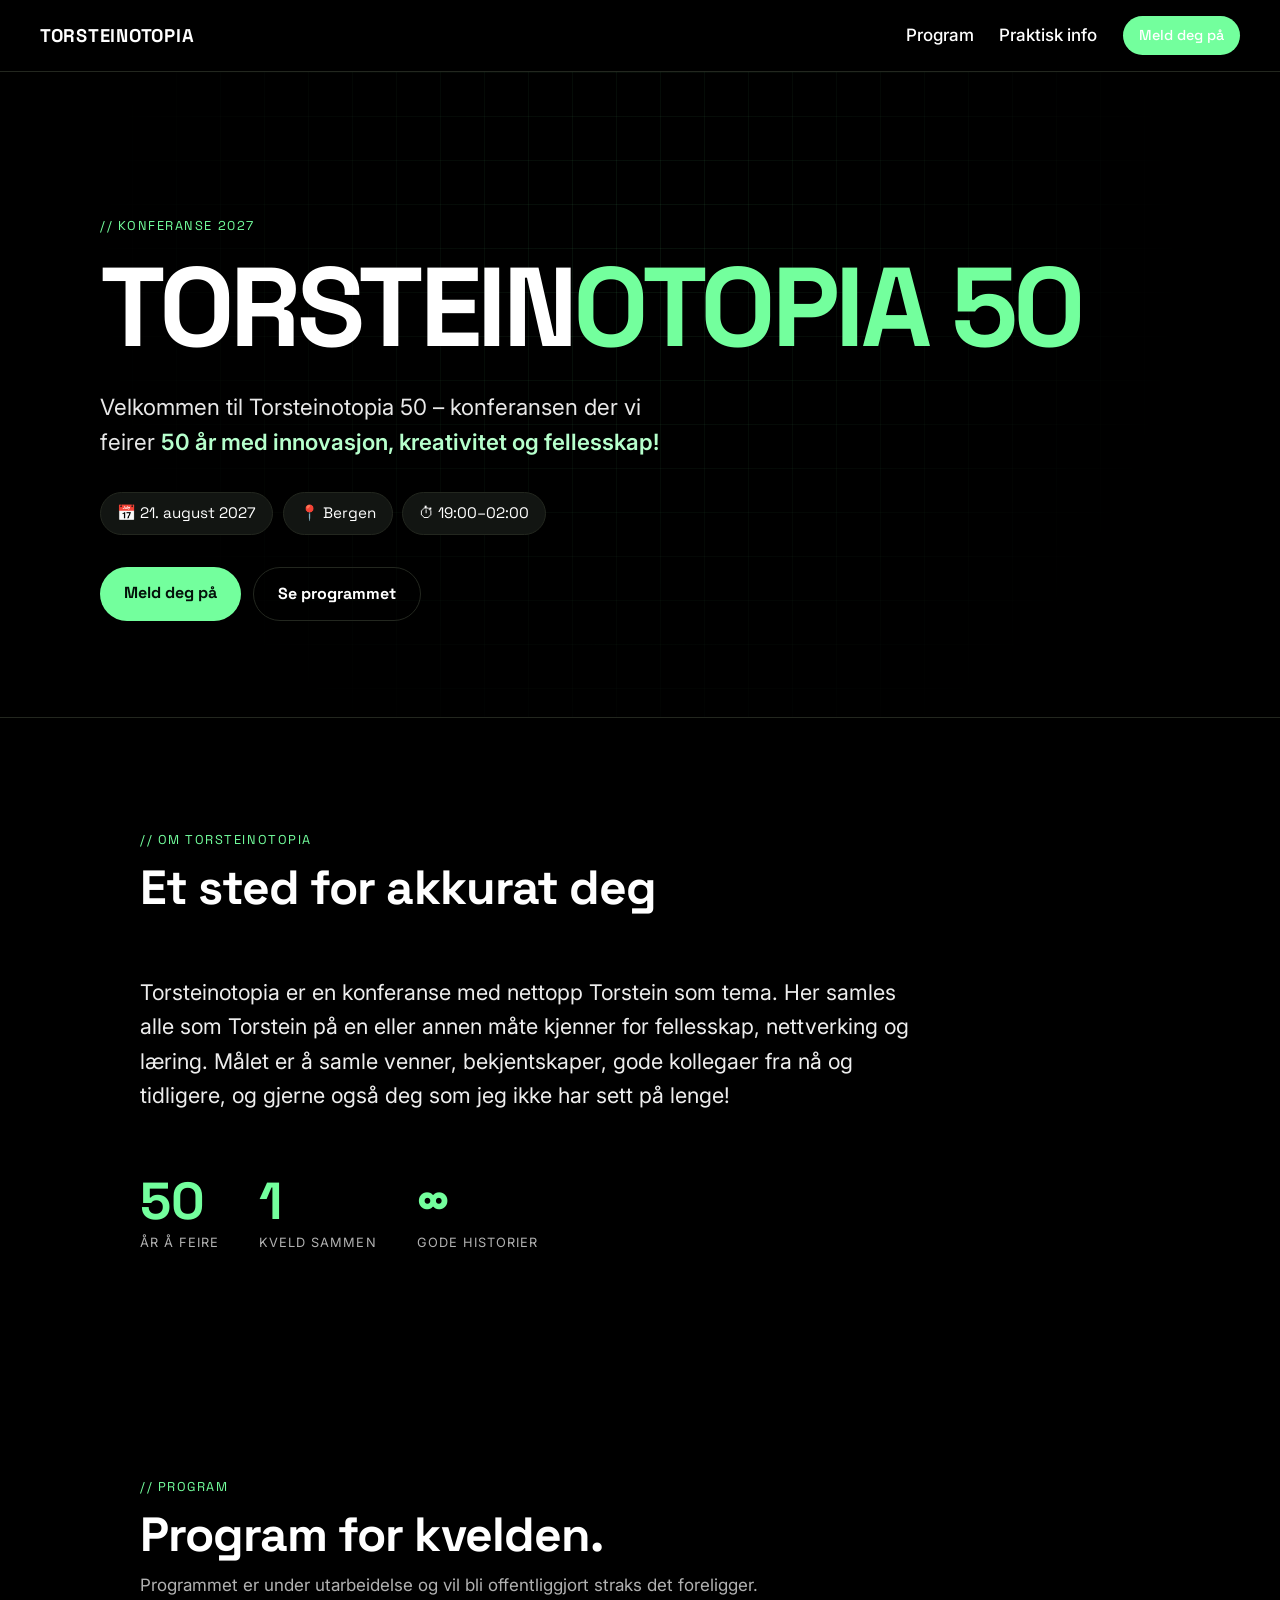
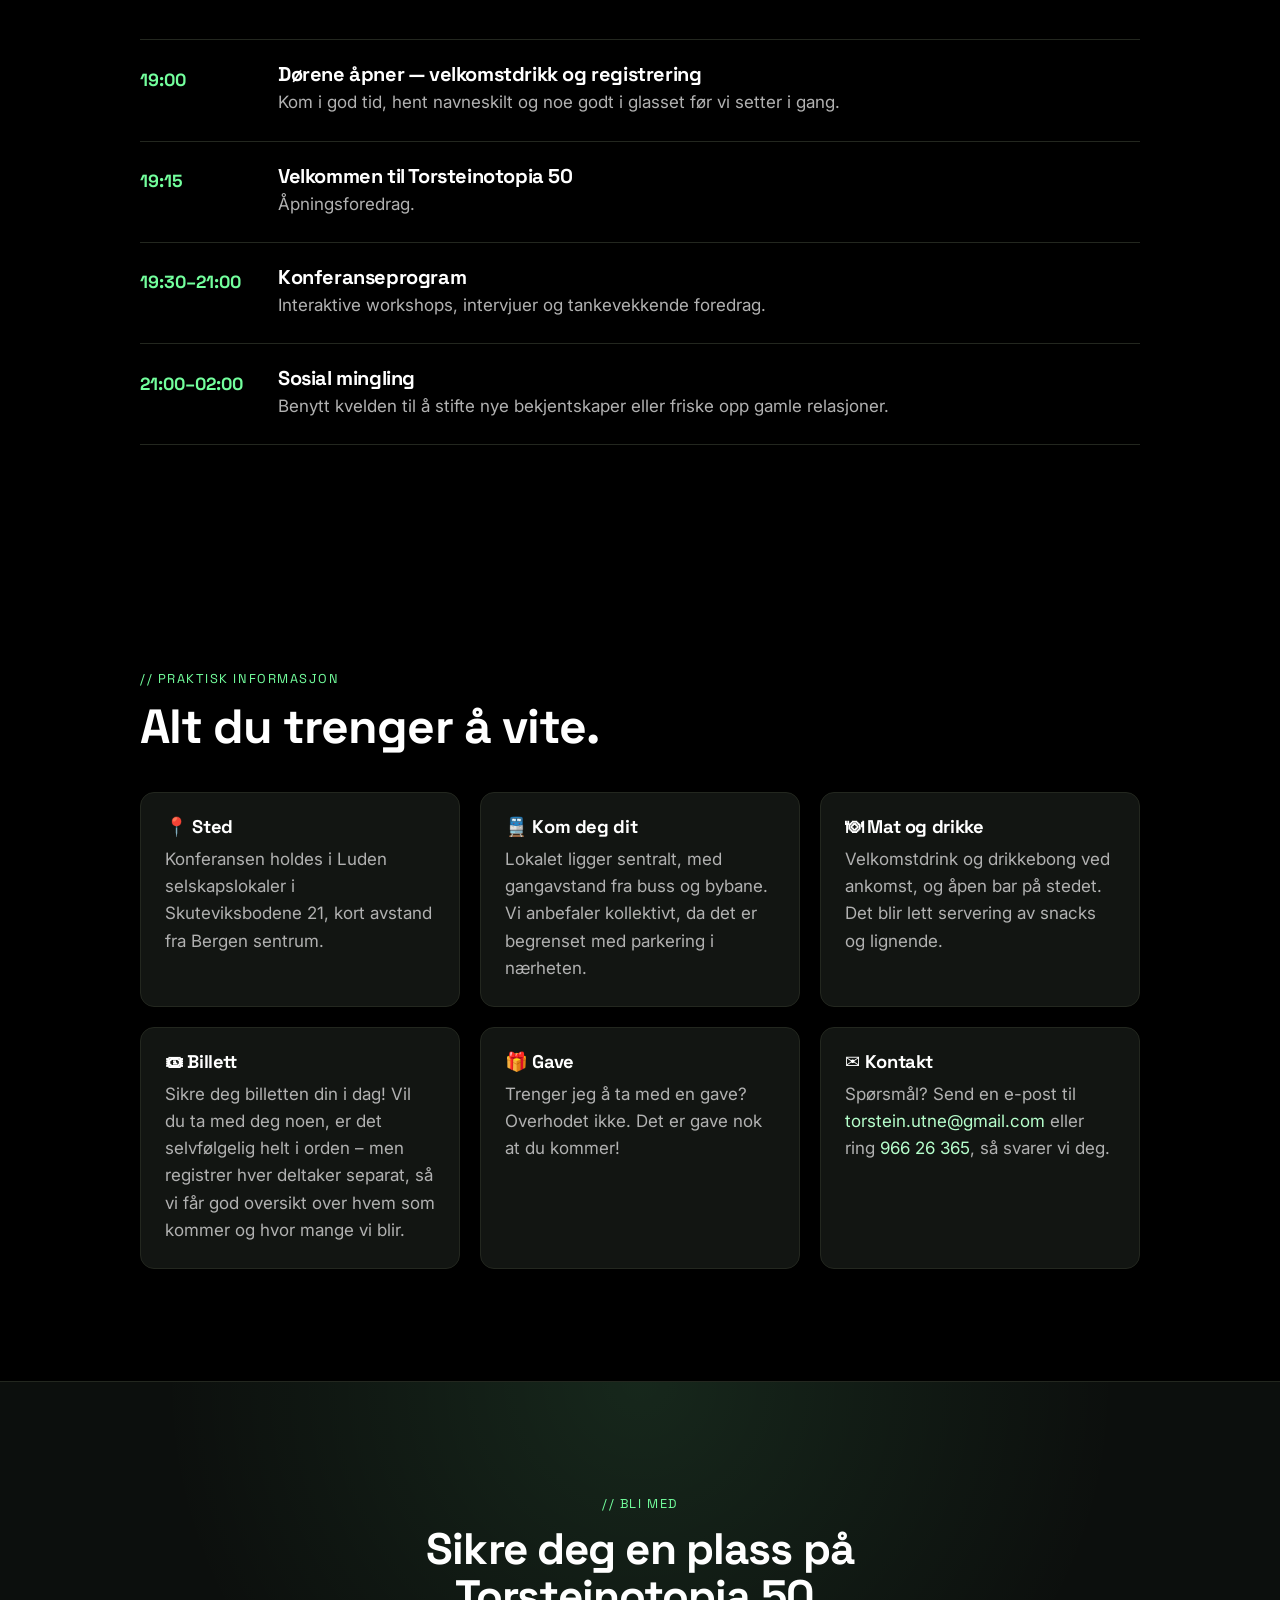
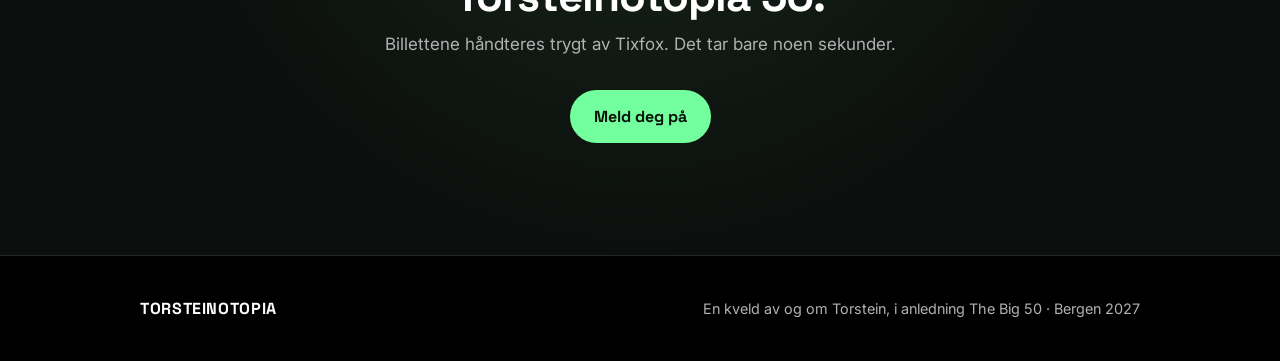
==== commit f49bcc7b: "Bytt gjenstående Hoopla-referanser til Tixfox Co-Authored-By: Claude Opus 4.8 <noreply@anthropic.com" ====
--- a/index.html
+++ b/index.html
@@ -145,7 +145,7 @@
       <div class="signup__inner">
         <p class="eyebrow">// Bli med</p>
         <h2>Sikre deg en plass på Torsteinotopia 50.</h2>
-        <p class="section__sub">Billettene håndteres trygt av Hoopla. Det tar bare noen sekunder.</p>
+        <p class="section__sub">Billettene håndteres trygt av Tixfox. Det tar bare noen sekunder.</p>
         <div class="signup__cta">
           <a class="btn" href="pamelding.html">Meld deg på</a>
         </div>
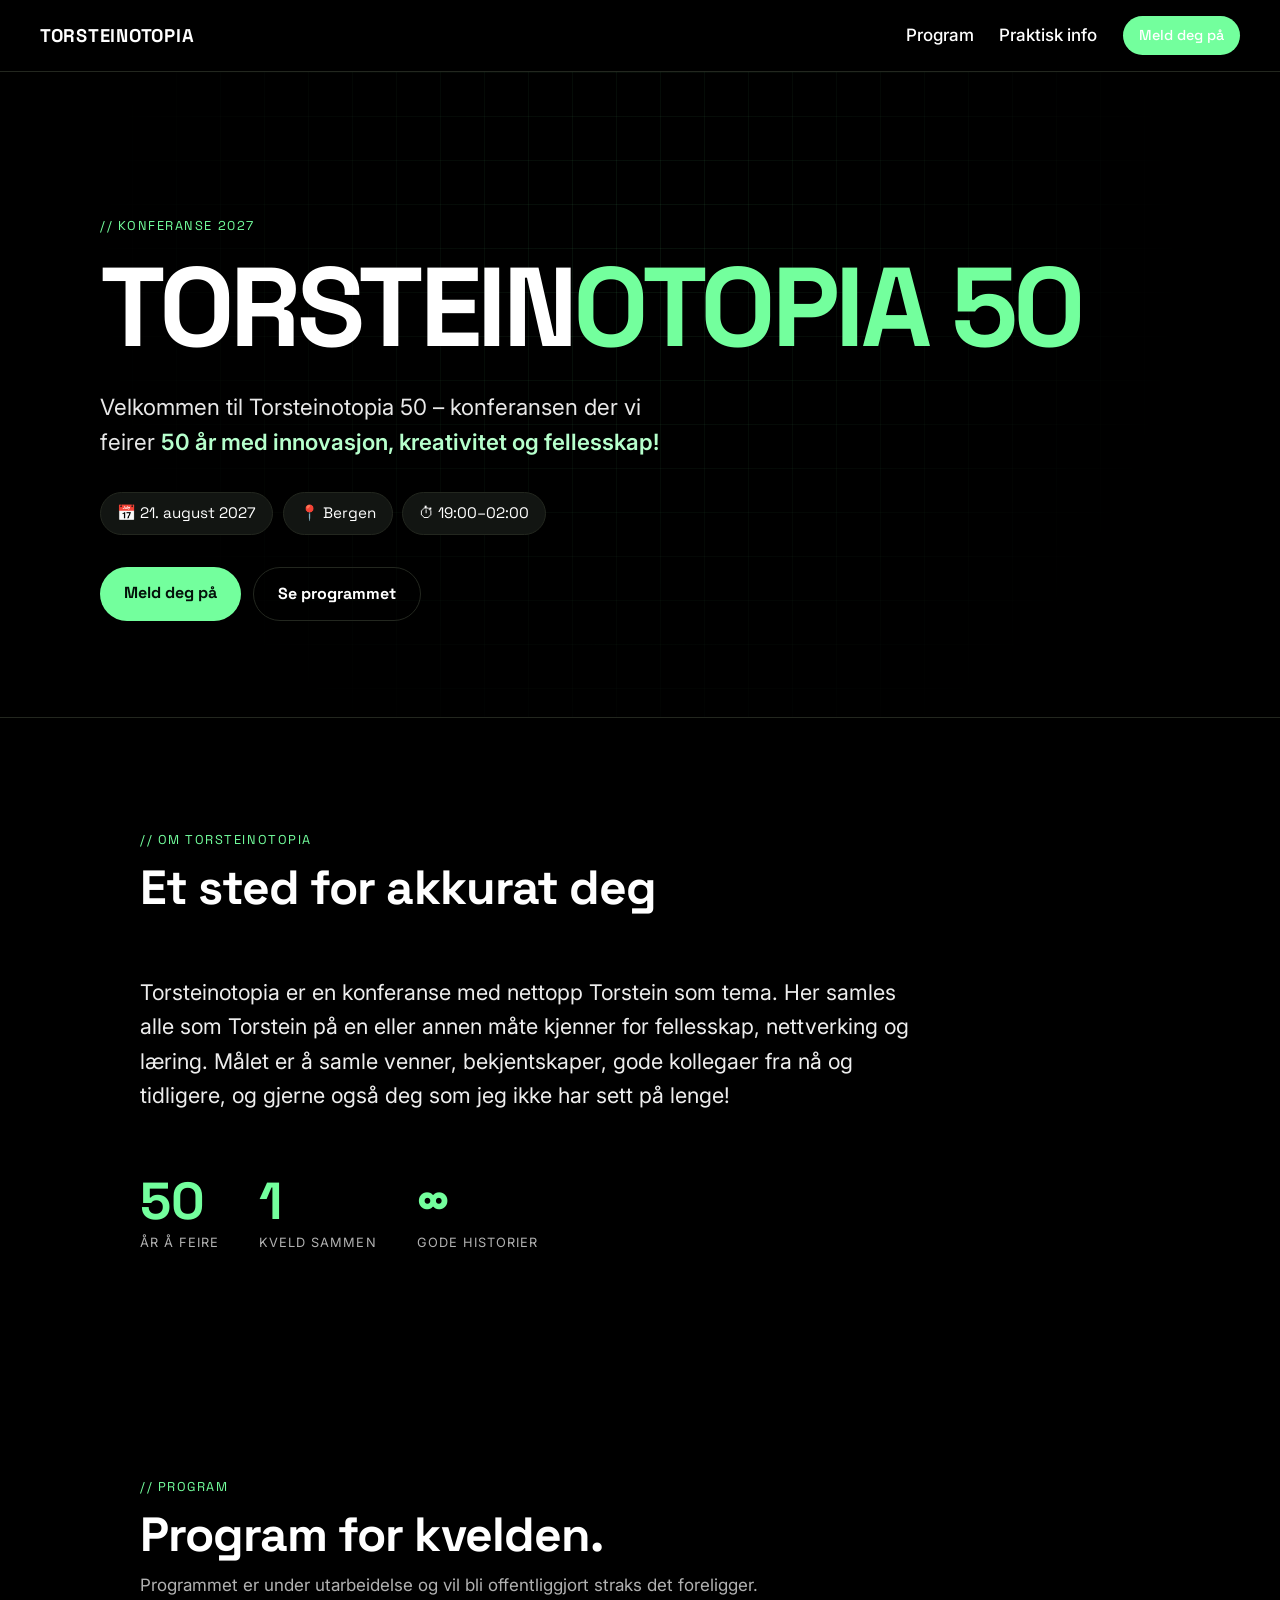
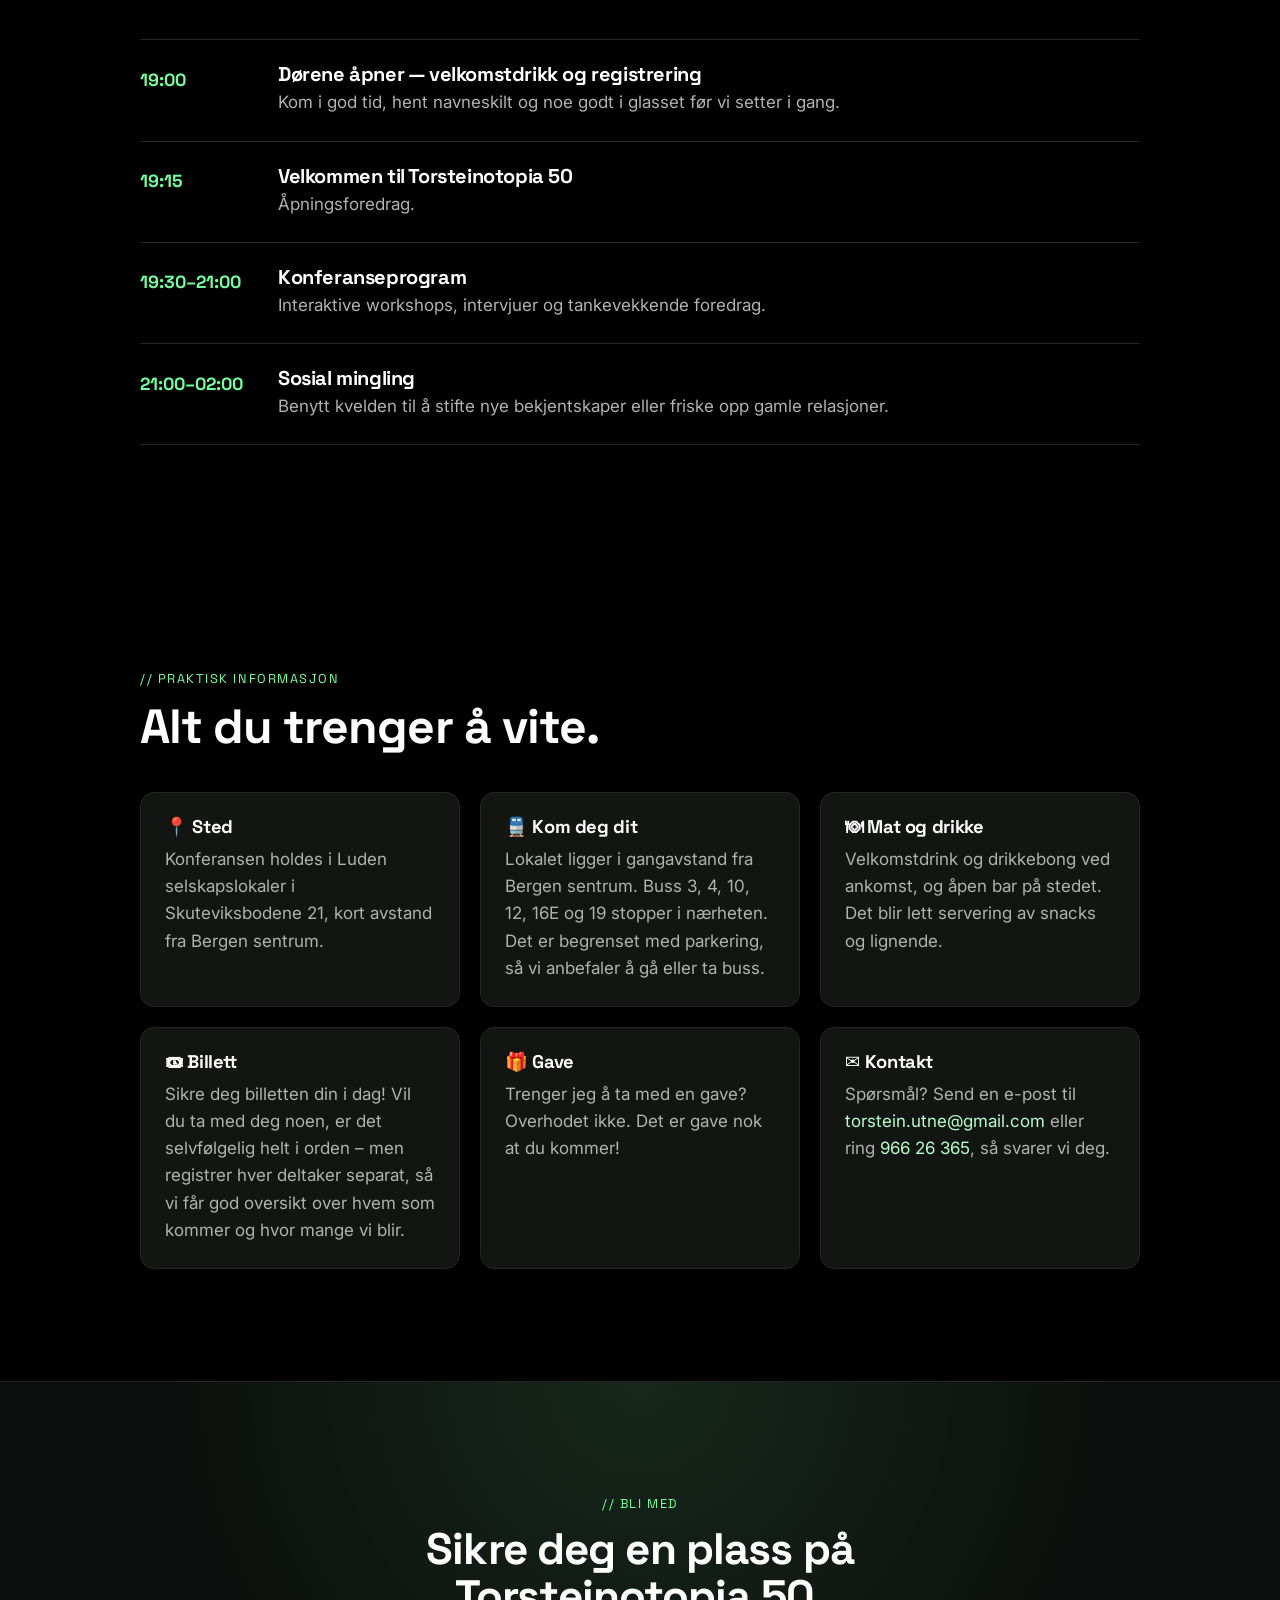
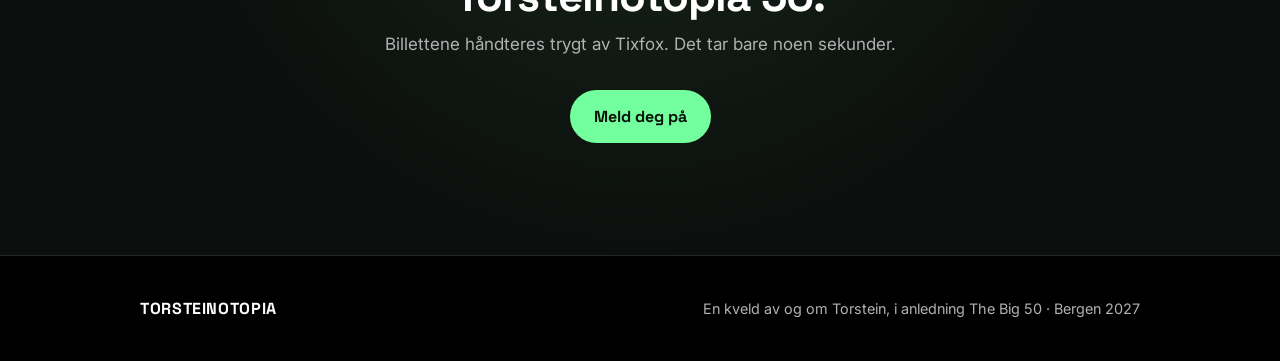
==== commit 5b6399e3: "Oppdater «Kom deg dit»: fjern bybane, legg til busslinjer Co-Authored-By: Claude Opus 4.8 <noreply@a" ====
--- a/index.html
+++ b/index.html
@@ -5,6 +5,9 @@
   <meta name="viewport" content="width=device-width, initial-scale=1" />
   <title>Torsteinotopia 50 — en kveld av og om Torstein</title>
   <meta name="description" content="Torsteinotopia 50 – kvelden der vi feirer 50 år med innovasjon, kreativitet og fellesskap. Bli med på feiringen i Bergen 21. august 2027." />
+  <link rel="icon" type="image/png" sizes="32x32" href="favicon-32.png?v=2" />
+  <link rel="icon" type="image/png" sizes="16x16" href="favicon-16.png?v=2" />
+  <link rel="apple-touch-icon" href="apple-touch-icon.png?v=2" />
   <link rel="preconnect" href="https://fonts.googleapis.com" />
   <link rel="preconnect" href="https://fonts.gstatic.com" crossorigin />
   <link href="https://fonts.googleapis.com/css2?family=Space+Grotesk:wght@400;500;700&family=Inter:wght@400;500;600&display=swap" rel="stylesheet" />
@@ -119,7 +122,7 @@
         </article>
         <article class="card">
           <h3>🚆 Kom deg dit</h3>
-          <p>Lokalet ligger sentralt, med gangavstand fra buss og bybane. Vi anbefaler kollektivt, da det er begrenset med parkering i nærheten.</p>
+          <p>Lokalet ligger i gangavstand fra Bergen sentrum. Buss 3, 4, 10, 12, 16E og 19 stopper i nærheten. Det er begrenset med parkering, så vi anbefaler å gå eller ta buss.</p>
         </article>
         <article class="card">
           <h3>🍽 Mat og drikke</h3>
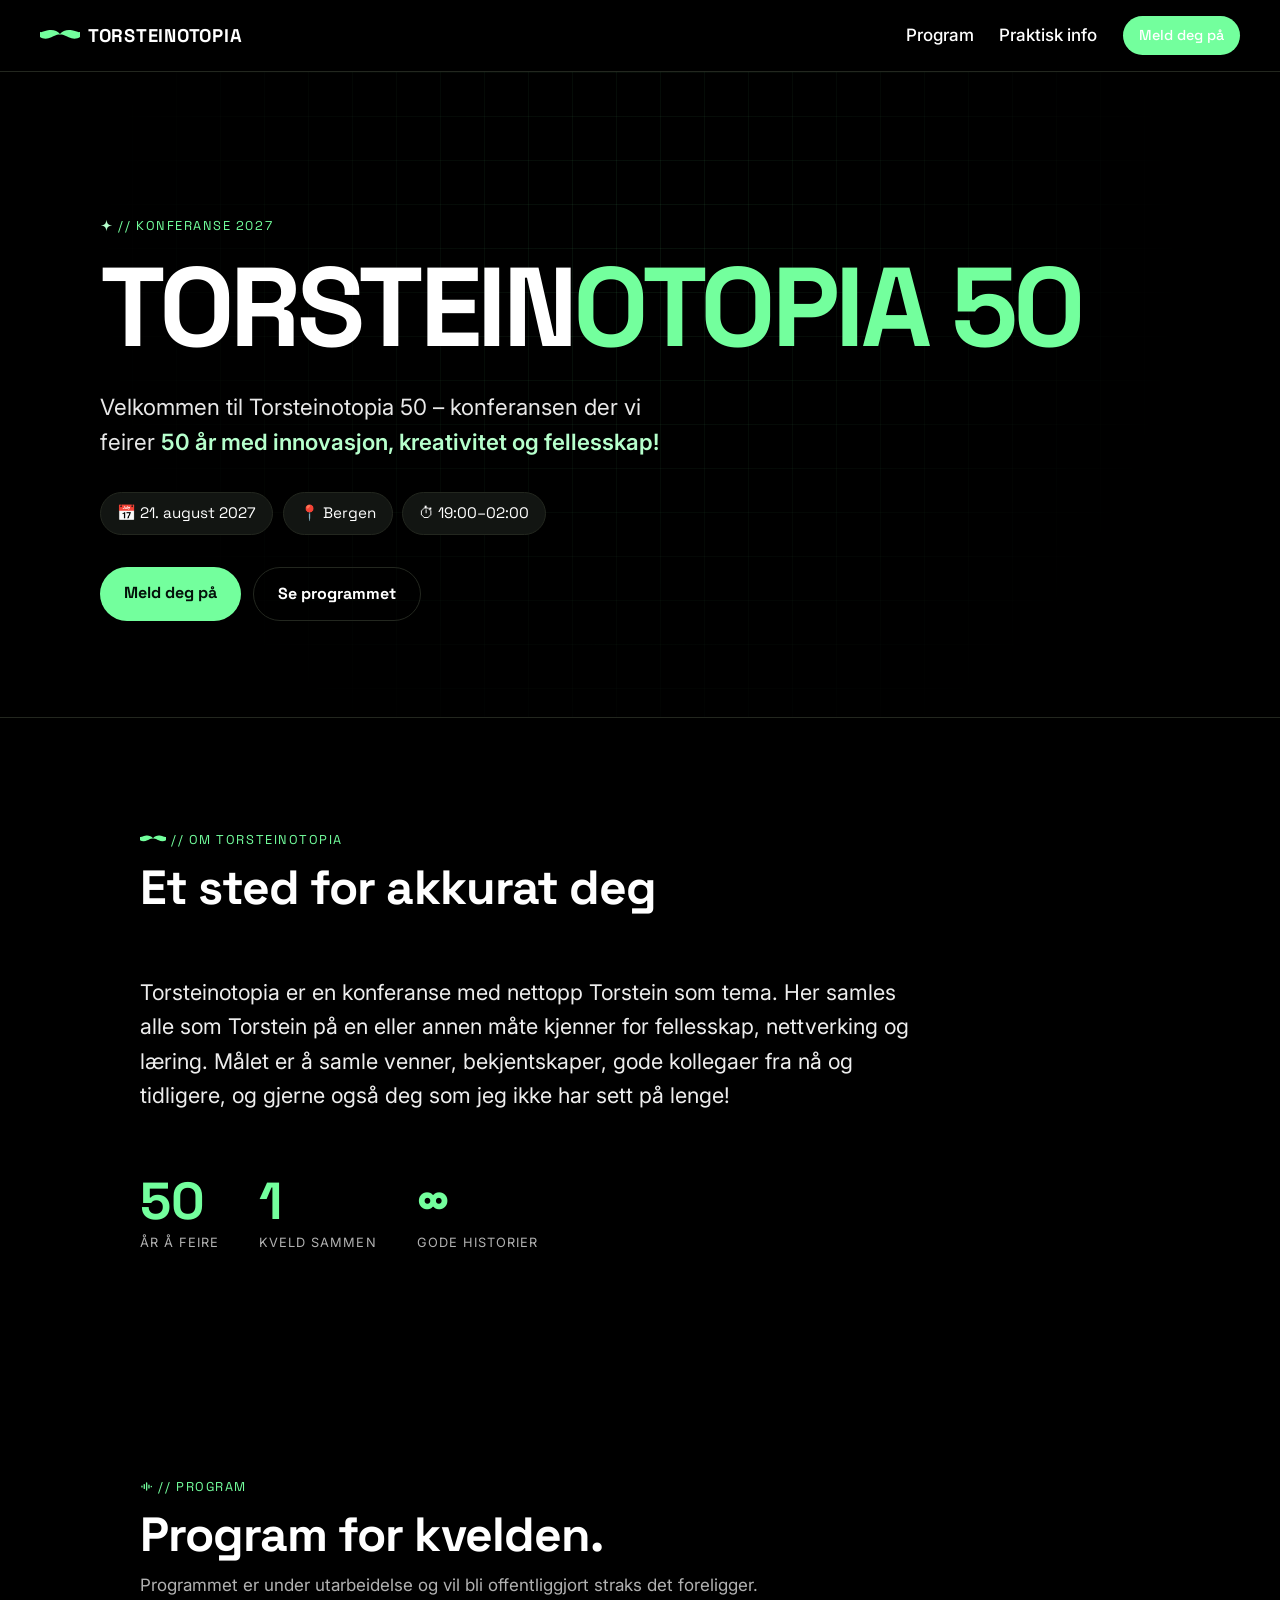
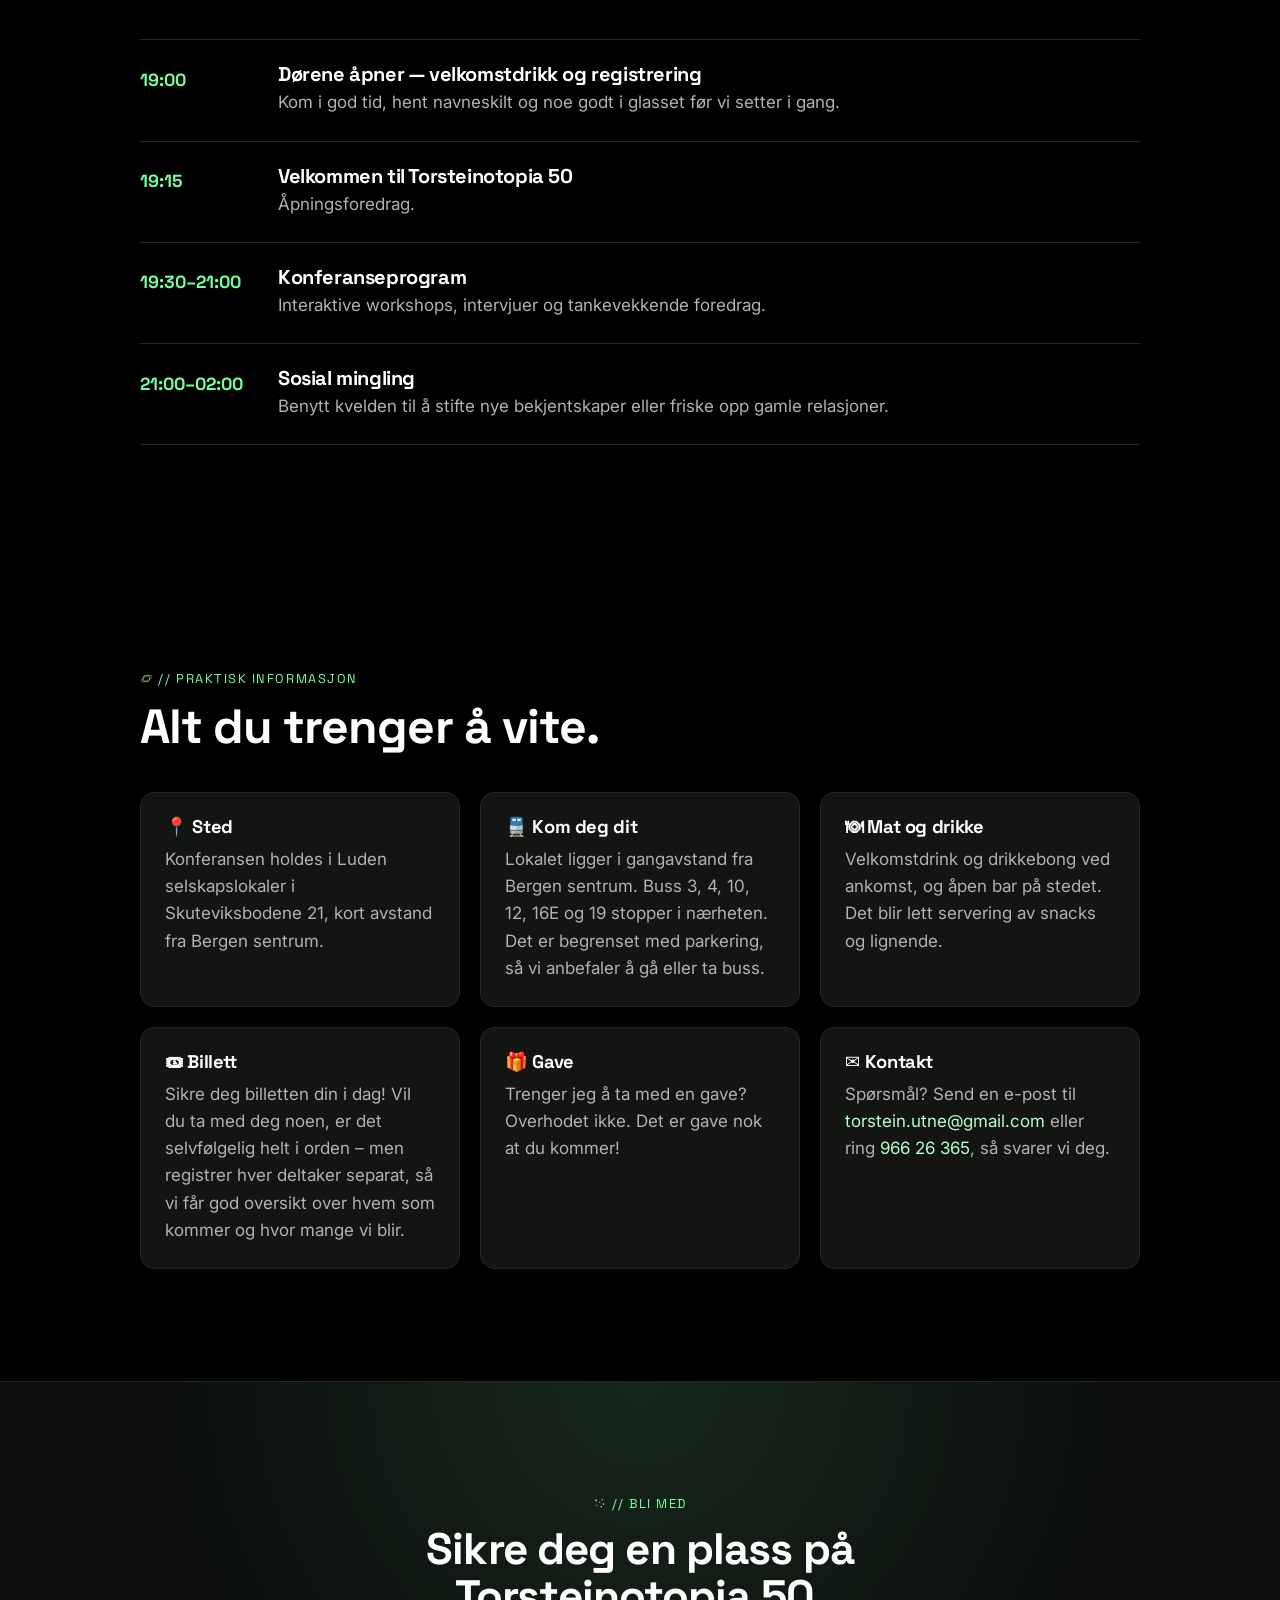
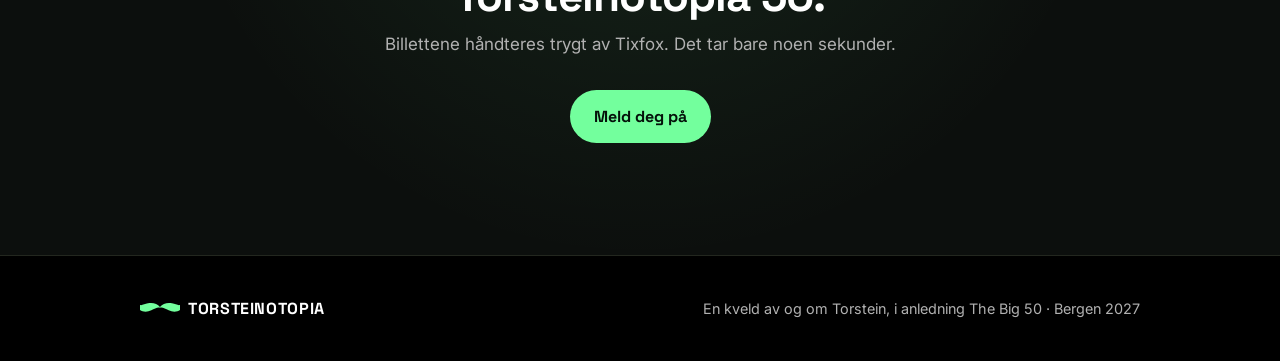
==== commit 9fd677bc: "Ta i bruk merkevaren på siden Bart-logo i topp og bunn (begge sider) og motiv-ikoner på hver seksjon" ====
--- a/index.html
+++ b/index.html
@@ -11,12 +11,12 @@
   <link rel="preconnect" href="https://fonts.googleapis.com" />
   <link rel="preconnect" href="https://fonts.gstatic.com" crossorigin />
   <link href="https://fonts.googleapis.com/css2?family=Space+Grotesk:wght@400;500;700&family=Inter:wght@400;500;600&display=swap" rel="stylesheet" />
-  <link rel="stylesheet" href="styles.css?v=3" />
+  <link rel="stylesheet" href="styles.css?v=4" />
 </head>
 <body>
   <!-- Topplinje / navigasjon -->
   <header class="topbar">
-    <a class="logo" href="#forside">TORSTEINOTOPIA</a>
+    <a class="logo" href="#forside"><img class="logo__mark" src="assets/motif-mustache.svg" alt="" />TORSTEINOTOPIA</a>
     <nav class="nav">
       <a href="#program">Program</a>
       <a href="#praktisk">Praktisk info</a>
@@ -29,7 +29,7 @@
     <section id="forside" class="hero">
       <div class="hero__grid" aria-hidden="true"></div>
       <div class="hero__inner">
-        <p class="eyebrow">// Konferanse 2027</p>
+        <p class="eyebrow"><img class="eyebrow__i" src="assets/motif-sparkle.svg" alt="" />// Konferanse 2027</p>
         <h1 class="hero__title">TORSTEIN<span class="accent">OTOPIA&nbsp;50</span></h1>
         <p class="hero__tagline">
           Velkommen til Torsteinotopia 50 – konferansen der vi feirer
@@ -50,7 +50,7 @@
     <!-- Om konferansen -->
     <section id="om" class="section">
       <div class="section__head">
-        <p class="eyebrow">// Om Torsteinotopia</p>
+        <p class="eyebrow"><img class="eyebrow__i" src="assets/motif-mustache.svg" alt="" />// Om Torsteinotopia</p>
         <h2>Et sted for akkurat deg</h2>
       </div>
       <div class="about">
@@ -71,7 +71,7 @@
     <!-- Program -->
     <section id="program" class="section">
       <div class="section__head">
-        <p class="eyebrow">// Program</p>
+        <p class="eyebrow"><img class="eyebrow__i" src="assets/motif-soundwave.svg" alt="" />// Program</p>
         <h2>Program for kvelden.</h2>
         <p class="section__sub">Programmet er under utarbeidelse og vil bli offentliggjort straks det foreligger.</p>
       </div>
@@ -111,7 +111,7 @@
     <!-- Praktisk info -->
     <section id="praktisk" class="section">
       <div class="section__head">
-        <p class="eyebrow">// Praktisk informasjon</p>
+        <p class="eyebrow"><img class="eyebrow__i" src="assets/motif-planet.svg" alt="" />// Praktisk informasjon</p>
         <h2>Alt du trenger å vite.</h2>
       </div>
 
@@ -146,7 +146,7 @@
     <!-- Påmelding -->
     <section id="pamelding" class="section signup">
       <div class="signup__inner">
-        <p class="eyebrow">// Bli med</p>
+        <p class="eyebrow"><img class="eyebrow__i" src="assets/motif-confetti.svg" alt="" />// Bli med</p>
         <h2>Sikre deg en plass på Torsteinotopia 50.</h2>
         <p class="section__sub">Billettene håndteres trygt av Tixfox. Det tar bare noen sekunder.</p>
         <div class="signup__cta">
@@ -157,7 +157,7 @@
   </main>
 
   <footer class="footer">
-    <span class="logo logo--small">TORSTEINOTOPIA</span>
+    <span class="logo logo--small"><img class="logo__mark" src="assets/motif-mustache.svg" alt="" />TORSTEINOTOPIA</span>
     <p>En kveld av og om Torstein, i anledning The Big 50 · Bergen 2027</p>
   </footer>
 </body>
--- a/styles.css
+++ b/styles.css
@@ -99,7 +99,12 @@
   letter-spacing: 0.04em;
   font-size: 1.15rem;
   color: var(--text);
-}
+  display: inline-flex;
+  align-items: center;
+  gap: 0.5rem;
+}
+.logo__mark { height: 20px; width: auto; display: block; }
+.eyebrow__i { height: 1em; width: auto; vertical-align: -0.15em; margin-right: 0.35rem; }
 .logo:hover { text-decoration: none; color: var(--accent); }
 .logo--small { font-size: 1rem; }
 .nav { display: flex; align-items: center; gap: clamp(0.75rem, 2vw, 1.75rem); }
